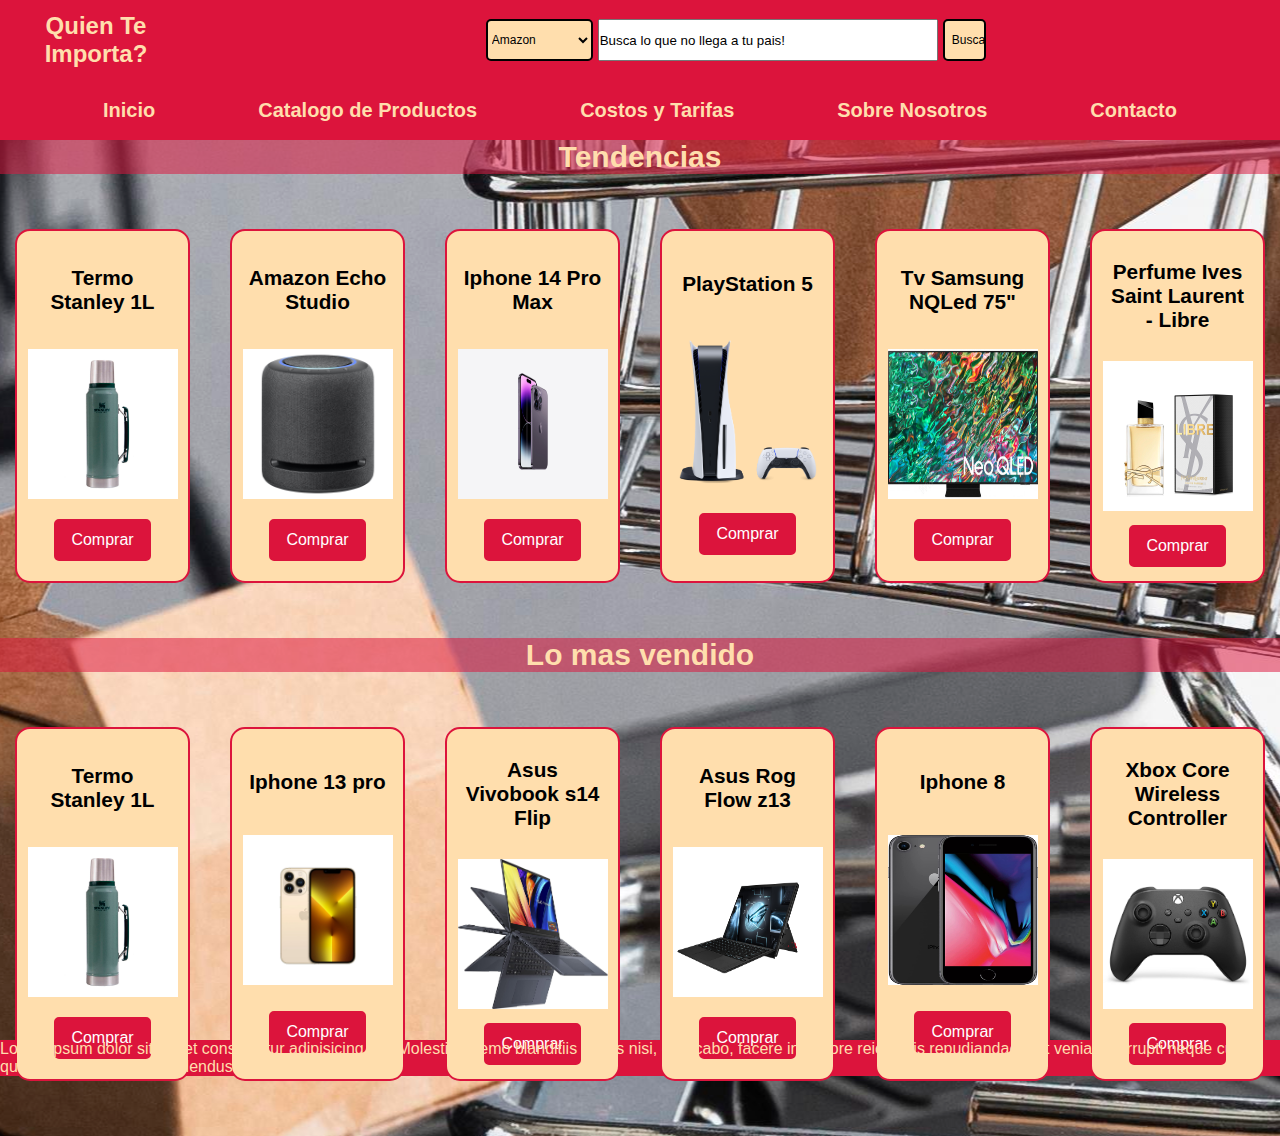
==== index.html @ 025d0592 "inicio del proyecto" ====
<!DOCTYPE html>
<html lang="en">

<head>
    <meta charset="UTF-8">
    <meta http-equiv="X-UA-Compatible" content="IE=edge">
    <meta name="viewport" content="width=device-width, initial-scale=1.0">
    <title>QuienTeImporta</title>
    <link rel="stylesheet" href="./css/estilo.css">
</head>

<body>

    <header>

        <div class="logo">Quien Te Importa?</div>

        <form class="barra__busqueda">
            <select class="btn__select">
                <option value="https://www.amazon.com/"> Amazon</option>
                <option value="https://www.ebay.com/"> Ebay</option>
                <option value="https://www.walmart.com/"> Walmart</option>
                <option value="https://www.bestbuy.com/"> Bestbuy</option>
            </select>

            <input type="search" value="Busca lo que no llega a tu pais!" id="btn__tip">

            <input type="submit" value="Buscalo!" class="btn__search">
        </form>
    </header>

    <nav>
        <ul>
            <li><a href="index.html"> Inicio</a></li>
            <li><a href="./pages/productos.html"> Catalogo de Productos</a></li>
            <li><a href="./pages/costosytarifas.html"> Costos y Tarifas</a></li>
            <li><a href="./pages/nosotros.html"> Sobre Nosotros</a></li>
            <li><a href="./pages/contacto.html"> Contacto</a></li>
        </ul>
    </nav>

    <main class="mainIndex">

        <section class="portada">

            <div class="tendencias">

                <h2 class="tendencias__title">Tendencias</h2>

                <div class="slider">

                    <article class="tarjeta">
                        <h3 class="tarjeta__title">Termo Stanley 1L</h3>
                        <img src="./assets/img/termo stanley.jpg" alt="" class="tarjeta__img">
                        <a href="" class="btn">Comprar</a>
                    </article>

                    <article class="tarjeta">
                        <h3 class="tarjeta__title">Amazon Echo Studio</h3>
                        <img src="./assets/img/amazon echo.jpg" alt="" class="tarjeta__img">
                        <a href="" class="btn">Comprar</a>
                    </article>

                    <article class="tarjeta">
                        <h3 class="tarjeta__title">Iphone 14 Pro Max</h3>
                        <img src="./assets/img/iphone14.jpg" alt="" class="tarjeta__img">
                        <a href="" class="btn">Comprar</a>
                    </article>

                    <article class="tarjeta">
                        <h3 class="tarjeta__title">PlayStation 5</h3>
                        <img src="./assets/img/ps5.webp" alt="" class="tarjeta__img">
                        <a href="" class="btn">Comprar</a>
                    </article>

                    <article class="tarjeta">
                        <h3 class="tarjeta__title">Tv Samsung NQLed 75"</h3>
                        <img src="./assets/img/tvsamsung.jpg" alt="" class="tarjeta__img">
                        <a href="" class="btn">Comprar</a>
                    </article>

                    <article class="tarjeta">
                        <h3 class="tarjeta__title">Perfume Ives Saint Laurent - Libre</h3>
                        <img src="./assets/img/perfume dua lipa.jpg" alt="" class="tarjeta__img">
                        <a href="" class="btn">Comprar</a>
                    </article>
                </div>
            </div>

            <div class="masvendido">
                <h2 class="masvendido__title">Lo mas vendido</h2>
                <div class="slider">
                    <article class="tarjeta">
                        <h3 class="tarjeta__title">Termo Stanley 1L</h3>
                        <img src="./assets/img/termo stanley.jpg" alt="" class="tarjeta__img">
                        <a href="" class="btn">Comprar</a>
                    </article>

                    <article class="tarjeta">
                        <h3 class="tarjeta__title">Iphone 13 pro</h3>
                        <img src="./assets/img/mas vendido/iphone 13 pro 128b gb.webp" alt="" class="tarjeta__img">
                        <a href="" class="btn">Comprar</a>
                    </article>

                    <article class="tarjeta">
                        <h3 class="tarjeta__title">Asus Vivobook s14 Flip</h3>
                        <img src="./assets/img/mas vendido/asus vivobook se14 flip.jpg" alt="" class="tarjeta__img">
                        <a href="" class="btn">Comprar</a>
                    </article>

                    <article class="tarjeta">
                        <h3 class="tarjeta__title">Asus Rog Flow z13</h3>
                        <img src="./assets/img/mas vendido/asus rog flow z13.jpg" alt="" class="tarjeta__img">
                        <a href="" class="btn">Comprar</a>
                    </article>

                    <article class="tarjeta">
                        <h3 class="tarjeta__title">Iphone 8</h3>
                        <img src="./assets/img/mas vendido/iphone 8.jpg" alt="" class="tarjeta__img">
                        <a href="" class="btn">Comprar</a>
                    </article>

                    <article class="tarjeta">
                        <h3 class="tarjeta__title">Xbox Core Wireless Controller</h3>
                        <img src="./assets/img/mas vendido/xbox core wireless controller.jpg" alt=""
                            class="tarjeta__img">
                        <a href="" class="btn">Comprar</a>
                    </article>
                </div>
            </div>
        </section>
    </main>

    <footer>
        Lorem ipsum dolor sit, amet consectetur adipisicing elit. Molestiae nemo blanditiis omnis nisi, explicabo,
        facere inventore reiciendis repudiandae, aut veniam corrupti neque cum quas quae ea officiis repellendus quod
        dolor?
        <!-- <ul>
            <li><a href="https://www.facebook.com/">Facebook</a></li>
            <li><a href="https://www.instagram.com/">Instagram</a></li>
            <li><a href="https://www.twitter.com/">Twitter</a></li>
            <li><a href="https://www.tiktok.com/">TikTok</a></li>
        </ul> -->
    </footer>

</body>

</html>
---- css/estilo.css ----
* {
    margin: 0;
    padding: 0;
    border: border-box;
    font-family:'Segoe UI', Tahoma, Verdana, sans-serif;
}

body {
    background-image: url(../assets/img/background.jpg);
    background-position: center;
    background-size:initial;
}

ul {
    text-decoration: none;
}

a {
    text-decoration: none;
    color: navajowhite;
}

header {
    background-color: rgb(220, 20, 60);
    display: flex;
    align-content: center;
    width: 100%;
    height: 80px;
    position: sticky;
    top: 0px;
    /* align-items: baseline; */
}

.logo {
    color: navajowhite;
    background-color: rgb(220, 20, 60);
    display: flex;
    height: 80px;
    width: 15%;
    font-size: 24px;
    justify-content: space-around;
    align-items: center;
    text-align: center;
    font-weight: bold;
}

.barra__busqueda {
    display: flex;
    text-align: center;
    align-items: center;
    justify-content: center;
    width: 85%;
    height: 80px;
}

.btn__select {
    color: black;
    background-color: navajowhite;
    border: 2px solid black;
    border-radius: 5px;
    width: 107px;
    height: 42px;
    font-size: 12px;
    margin-inline: 5px;
}

#btn__tip {
    width: 340px;
    height: 42px;
}

.btn__search {
    display: flex;
    align-items: baseline;
    text-justify: center;
    border: 2px solid black;
    background-color: navajowhite;
    color: black;
    border-radius: 5px;
    width: 4%;
    height: 42px;
    padding-inline: 7px;
    font-size: 12px;
    margin-inline: 5px;
}

nav ul {
    background-color: crimson;
    display: flex;
    flex-direction: row;
    justify-content: space-evenly;
    align-items: center;
    align-content:center;
    list-style: none;
    height: 60px;
    width: 100%;
    font-size: 20px;
    font-weight: 600;
}

h2 {
    color: navajowhite;
    background-color: rgba(220, 20, 60, 0.527);
    display: flex;
    font-size: 30px;
    font-weight: bold;
    align-items: center;
    justify-content: center;
    width: 100%;
}

h3 {
    color: navajowhite;
    /* background-color: rgba(255, 38, 0, 0.411); */
    padding-left: 15px;
}

h4 {
    color: rgb(29, 25, 21);
    background-color: rgba(109, 116, 81, 0.466);
    justify-content: flex-start;
    padding-left: 15px;
}



p {
    background-color: rgba(255, 235, 205, 0.527);
    color: black;
    padding: 30px;
    text-align: center;
    font-size: 40px;
    font-weight: bold;
}

.portada {
    height: 100vh;
    top: 0;
    width: 100%;
}

.portada__productos {
    display: flex;
    box-sizing: border-box;
    padding: 15px;
    flex-direction: row;
    flex-wrap: wrap;
    justify-content: space-evenly;
    width: 100%;
    gap: 40px;
}

.portada__nosotros {
    height: 100vh;
    width: 100%;
}

.portada__contacto {
    height: 100vh;
    width: 100%;
}

.portada__costos {
    height: 100vh;
    width: 100%;
}

.tarjeta {
    border: 2px solid crimson;
    width: 300px;
    height: 350px;
    border-radius: 15px;
    background-color: navajowhite;
    margin: 40px auto;
    display: flex;
    flex-direction: column;
    justify-content: space-evenly;
    align-items: center;
    transition-duration: 1s;
}

.tarjeta:hover {
    border: 2px solid crimson;
    width: 350px;
    height: 400px;
    background-color: rgba(220, 20, 60, 0.418);
}

.tarjeta__title {
    color: black;
    text-align: center;
    padding: 15px;
    font-size: 1.3rem;
}

.tarjeta__img {
    width: 150px;
    height: 150px;
    transition: 1s;
}

.tarjeta__img:hover {
    width: 200px;
    height: 200px;
    transform: rotate(360deg);
}

.btn {
    background-color: crimson;
    color: white;
    border-radius: 5px;
    padding: 10px 15px;
    border: 2px solid crimson;
    transition-duration: 2s;
}

.btn:hover {
    border: 2px solid crimson;
    background-color: white;
    color: crimson;
    transform: rotateX(360deg);
    }


.slider {
    padding: 15px;
    display: flex;
    gap: 40px;
    overflow: auto;
}

.asunto {
    color: black;
    background-color: navajowhite;
    border: 2px solid black;
    border-radius: 5px;
    width: 80px;
    height: 25px;
    margin-inline: 5px;
}

.btn__send {
    display: flex;
    align-items: baseline;
    text-align: center;
    border: 2px solid black;
    background-color: navajowhite;
    color: black;
    border-radius: 5px;
    width: 60px;
    height: 25px;
    padding-inline: 7px;
    margin-inline: 5px;
}

.formulario__contacto {
    background-color: rgba(0, 0, 0, 0.507);
    display: flex;
    align-items: center;
    flex-direction: column;
    padding: 15px;
    color: navajowhite;
    font-size: large;
    justify-content: space-between;
}

footer {
    background-color: crimson;
    color: navajowhite;
    width: 100%;
    background-position: center;
    background-size: cover;
    position:static; 
}


@media (min-width: 376px) and (max-width:767px) {

    header {
        background-color: rgb(220, 20, 60);
        display: flex;
        align-content: center;
        width: 100%;
        height: 40px;
        position: sticky;
        top: 0px;
    }

    .barra__busqueda {
        display: flex;
        text-align: center;
        align-content: center;
        justify-content: center;
        width: 80%;
        height: 40px;
    }

    .logo {
        color: navajowhite;
        background-color: rgb(220, 20, 60);
        display: flex;
        height: 40px;
        width: 20%;
        font-size: 12px;
        align-items: center;
        text-align: center;
        font-weight: bold;
    }

    .btn__select {
        color: black;
        background-color: navajowhite;
        border: 1px solid black;
        border-radius: 3px;
        width: 25%;
        height: 22px;
        font-size: 10px;
        margin-inline: 2px;
    }

    #btn__tip {
        width: 180px;
        height: 22px;
    }
    
    .btn__search {
        display: flex;
        align-items: baseline;
        text-justify: center;
        border: 1px solid black;
        background-color: navajowhite;
        color: black;
        border-radius: 3px;
        width: 15%;
        height: 22px;
        padding-inline: 2px;
        font-size: 10px;
        margin-inline: 2px;
    }


    nav ul {
        background-color: crimson;
        border-top: 1px solid black;
        border-bottom: 1px solid black;
        display: flex;
        flex-direction: row;
        justify-content: space-evenly;
        align-items: center;
        align-content:center;
        list-style: none;
        height: 30px;
        width: 100%;
        font-size: 10px;
    }

    .slider {
        display: grid;
        grid-template-columns: repeat(1, 90%);
        grid-template-rows: repeat(1, 75vh);
        justify-content: center;
        align-items: center;
        padding: 0;
        gap: 20px;
    }


}

@media (min-width: 768px) and (max-width: 1200px) {

    .logo{
        font-size: 14px;
        display: flex;
        justify-content: center;
    }

    nav ul{
        font-size: 14px;
    }

    .slider {
        display: grid;
        grid-template-columns: repeat(6, 1fr);
        margin-inline: 40px;
        grid-template-rows: 1fr;
        justify-content: space-between;
    }
}
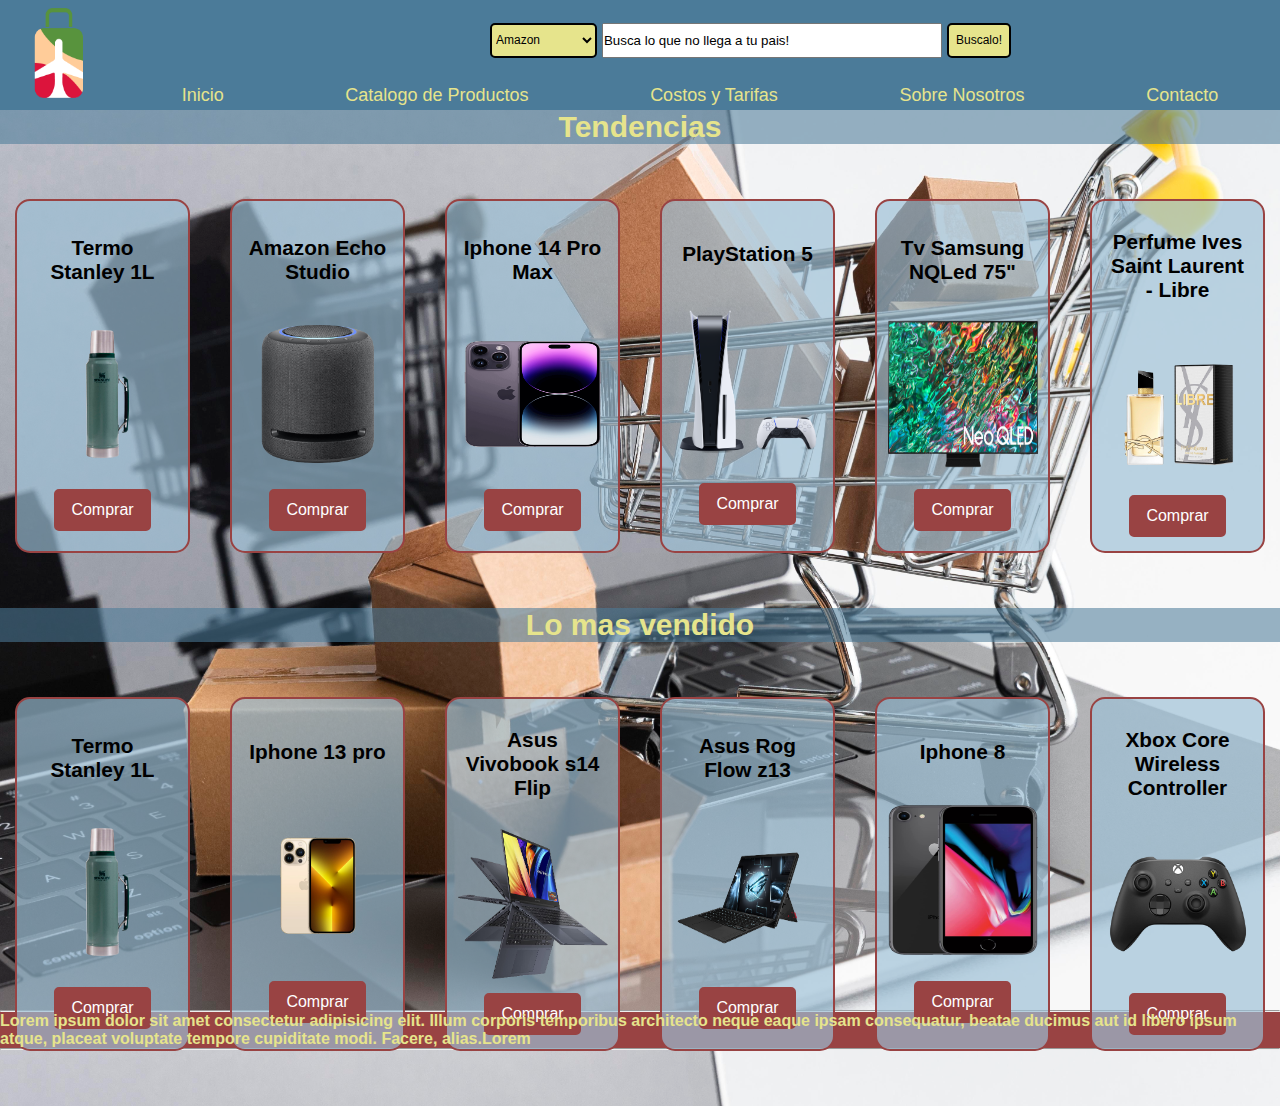
==== commit cea31a8d: "actualizacion previa a sass" ====
--- a/index.html
+++ b/index.html
@@ -7,13 +7,14 @@
     <meta name="viewport" content="width=device-width, initial-scale=1.0">
     <title>QuienTeImporta</title>
     <link rel="stylesheet" href="./css/estilo.css">
+    <link rel="stylesheet icon" href="./assets/img/logo1.png">
 </head>
 
 <body>
 
     <header>
 
-        <div class="logo">Quien Te Importa?</div>
+        <img src="./assets/img/logo1.png" alt="" class="logo">
 
         <form class="barra__busqueda">
             <select class="btn__select">
@@ -51,37 +52,37 @@
 
                     <article class="tarjeta">
                         <h3 class="tarjeta__title">Termo Stanley 1L</h3>
-                        <img src="./assets/img/termo stanley.jpg" alt="" class="tarjeta__img">
+                        <img src="./assets/img/termo-stanley.png" alt="" class="tarjeta__img">
                         <a href="" class="btn">Comprar</a>
                     </article>
 
                     <article class="tarjeta">
                         <h3 class="tarjeta__title">Amazon Echo Studio</h3>
-                        <img src="./assets/img/amazon echo.jpg" alt="" class="tarjeta__img">
+                        <img src="./assets/img/amazon-echo.png" alt="" class="tarjeta__img">
                         <a href="" class="btn">Comprar</a>
                     </article>
 
                     <article class="tarjeta">
                         <h3 class="tarjeta__title">Iphone 14 Pro Max</h3>
-                        <img src="./assets/img/iphone14.jpg" alt="" class="tarjeta__img">
+                        <img src="./assets/img/iphone14.png" alt="" class="tarjeta__img">
                         <a href="" class="btn">Comprar</a>
                     </article>
 
                     <article class="tarjeta">
                         <h3 class="tarjeta__title">PlayStation 5</h3>
-                        <img src="./assets/img/ps5.webp" alt="" class="tarjeta__img">
+                        <img src="./assets/img/ps5.png" alt="" class="tarjeta__img">
                         <a href="" class="btn">Comprar</a>
                     </article>
 
                     <article class="tarjeta">
                         <h3 class="tarjeta__title">Tv Samsung NQLed 75"</h3>
-                        <img src="./assets/img/tvsamsung.jpg" alt="" class="tarjeta__img">
+                        <img src="./assets/img/tvsamsung.png" alt="" class="tarjeta__img">
                         <a href="" class="btn">Comprar</a>
                     </article>
 
                     <article class="tarjeta">
                         <h3 class="tarjeta__title">Perfume Ives Saint Laurent - Libre</h3>
-                        <img src="./assets/img/perfume dua lipa.jpg" alt="" class="tarjeta__img">
+                        <img src="./assets/img/perfume-dua-lipa.png" alt="" class="tarjeta__img">
                         <a href="" class="btn">Comprar</a>
                     </article>
                 </div>
@@ -92,37 +93,37 @@
                 <div class="slider">
                     <article class="tarjeta">
                         <h3 class="tarjeta__title">Termo Stanley 1L</h3>
-                        <img src="./assets/img/termo stanley.jpg" alt="" class="tarjeta__img">
+                        <img src="./assets/img/termo-stanley.png" alt="" class="tarjeta__img">
                         <a href="" class="btn">Comprar</a>
                     </article>
 
                     <article class="tarjeta">
                         <h3 class="tarjeta__title">Iphone 13 pro</h3>
-                        <img src="./assets/img/mas vendido/iphone 13 pro 128b gb.webp" alt="" class="tarjeta__img">
+                        <img src="./assets/img/mas-vendido/iphone-13-pro.png" alt="" class="tarjeta__img">
                         <a href="" class="btn">Comprar</a>
                     </article>
 
                     <article class="tarjeta">
                         <h3 class="tarjeta__title">Asus Vivobook s14 Flip</h3>
-                        <img src="./assets/img/mas vendido/asus vivobook se14 flip.jpg" alt="" class="tarjeta__img">
+                        <img src="./assets/img/mas-vendido/asus-vivobook-se14-flip.png" alt="" class="tarjeta__img">
                         <a href="" class="btn">Comprar</a>
                     </article>
 
                     <article class="tarjeta">
                         <h3 class="tarjeta__title">Asus Rog Flow z13</h3>
-                        <img src="./assets/img/mas vendido/asus rog flow z13.jpg" alt="" class="tarjeta__img">
+                        <img src="./assets/img/mas-vendido/asus-rog-flow-z13.png" alt="" class="tarjeta__img">
                         <a href="" class="btn">Comprar</a>
                     </article>
 
                     <article class="tarjeta">
                         <h3 class="tarjeta__title">Iphone 8</h3>
-                        <img src="./assets/img/mas vendido/iphone 8.jpg" alt="" class="tarjeta__img">
+                        <img src="./assets/img/mas-vendido/iphone8.png" alt="" class="tarjeta__img">
                         <a href="" class="btn">Comprar</a>
                     </article>
 
                     <article class="tarjeta">
                         <h3 class="tarjeta__title">Xbox Core Wireless Controller</h3>
-                        <img src="./assets/img/mas vendido/xbox core wireless controller.jpg" alt=""
+                        <img src="./assets/img/mas-vendido/xbox-core-wireless-controller.png" alt=""
                             class="tarjeta__img">
                         <a href="" class="btn">Comprar</a>
                     </article>
@@ -132,9 +133,9 @@
     </main>
 
     <footer>
-        Lorem ipsum dolor sit, amet consectetur adipisicing elit. Molestiae nemo blanditiis omnis nisi, explicabo,
-        facere inventore reiciendis repudiandae, aut veniam corrupti neque cum quas quae ea officiis repellendus quod
-        dolor?
+        <hr>
+        <b>Lorem ipsum dolor sit amet consectetur adipisicing elit. Illum corporis temporibus architecto neque eaque ipsam consequatur, beatae ducimus aut id libero ipsum atque, placeat voluptate tempore cupiditate modi. Facere, alias.Lorem</b> 
+        <hr>
         <!-- <ul>
             <li><a href="https://www.facebook.com/">Facebook</a></li>
             <li><a href="https://www.instagram.com/">Instagram</a></li>
--- a/css/estilo.css
+++ b/css/estilo.css
@@ -8,7 +8,7 @@
 body {
     background-image: url(../assets/img/background.jpg);
     background-position: center;
-    background-size:initial;
+    background-size:cover;
 }
 
 ul {
@@ -17,56 +17,52 @@
 
 a {
     text-decoration: none;
-    color: navajowhite;
+    color: #E6E48C;
 }
 
 header {
-    background-color: rgb(220, 20, 60);
+    background-color: #4B7B99;
     display: flex;
     align-content: center;
     width: 100%;
     height: 80px;
     position: sticky;
     top: 0px;
-    /* align-items: baseline; */
 }
 
 .logo {
-    color: navajowhite;
-    background-color: rgb(220, 20, 60);
-    display: flex;
-    height: 80px;
-    width: 15%;
-    font-size: 24px;
-    justify-content: space-around;
-    align-items: center;
-    text-align: center;
-    font-weight: bold;
-}
+    padding: 8px 30px 8px; 
+    display: flex;
+    justify-content: center;
+    width: 60px;
+    height: 90px;
+}
+
 
 .barra__busqueda {
     display: flex;
+    flex-direction: row;
     text-align: center;
     align-items: center;
-    justify-content: center;
-    width: 85%;
+    justify-content:end;
+    width: 70%;
     height: 80px;
 }
 
 .btn__select {
     color: black;
-    background-color: navajowhite;
+    background-color: #E6E48C;
     border: 2px solid black;
     border-radius: 5px;
     width: 107px;
-    height: 42px;
+    height: 35px;
     font-size: 12px;
     margin-inline: 5px;
 }
 
 #btn__tip {
     width: 340px;
-    height: 42px;
+    height: 35px;
 }
 
 .btn__search {
@@ -74,33 +70,33 @@
     align-items: baseline;
     text-justify: center;
     border: 2px solid black;
-    background-color: navajowhite;
+    background-color: #E6E48C;
     color: black;
     border-radius: 5px;
-    width: 4%;
-    height: 42px;
+    height: 35px;
     padding-inline: 7px;
     font-size: 12px;
     margin-inline: 5px;
 }
 
 nav ul {
-    background-color: crimson;
+    background-color: #4B7B99;
+    padding-left: 60px;
     display: flex;
     flex-direction: row;
     justify-content: space-evenly;
     align-items: center;
     align-content:center;
     list-style: none;
-    height: 60px;
-    width: 100%;
-    font-size: 20px;
-    font-weight: 600;
+    height: 30px;
+    width: 100%;
+    font-size: 18px;
+    font-weight: 500;
 }
 
 h2 {
-    color: navajowhite;
-    background-color: rgba(220, 20, 60, 0.527);
+    color: #E6E48C;
+    background-color: #4b7b9991;
     display: flex;
     font-size: 30px;
     font-weight: bold;
@@ -110,7 +106,7 @@
 }
 
 h3 {
-    color: navajowhite;
+    color: #E6E48C;
     /* background-color: rgba(255, 38, 0, 0.411); */
     padding-left: 15px;
 }
@@ -166,11 +162,11 @@
 }
 
 .tarjeta {
-    border: 2px solid crimson;
+    border: 2px solid #994343;
     width: 300px;
     height: 350px;
     border-radius: 15px;
-    background-color: navajowhite;
+    background-color: #9cc0d6ad;
     margin: 40px auto;
     display: flex;
     flex-direction: column;
@@ -180,10 +176,10 @@
 }
 
 .tarjeta:hover {
-    border: 2px solid crimson;
+    border: 2px solid #994343;
     width: 350px;
     height: 400px;
-    background-color: rgba(220, 20, 60, 0.418);
+    background-color: #99434385;
 }
 
 .tarjeta__title {
@@ -206,18 +202,18 @@
 }
 
 .btn {
-    background-color: crimson;
+    background-color: #994343;
     color: white;
     border-radius: 5px;
     padding: 10px 15px;
-    border: 2px solid crimson;
+    border: 2px solid #994343;
     transition-duration: 2s;
 }
 
 .btn:hover {
-    border: 2px solid crimson;
+    border: 2px solid #994343;
     background-color: white;
-    color: crimson;
+    color: #994343;
     transform: rotateX(360deg);
     }
 
@@ -231,7 +227,7 @@
 
 .asunto {
     color: black;
-    background-color: navajowhite;
+    background-color: #E6E48C;
     border: 2px solid black;
     border-radius: 5px;
     width: 80px;
@@ -244,7 +240,7 @@
     align-items: baseline;
     text-align: center;
     border: 2px solid black;
-    background-color: navajowhite;
+    background-color: #E6E48C;
     color: black;
     border-radius: 5px;
     width: 60px;
@@ -259,14 +255,14 @@
     align-items: center;
     flex-direction: column;
     padding: 15px;
-    color: navajowhite;
+    color: #E6E48C;
     font-size: large;
     justify-content: space-between;
 }
 
 footer {
-    background-color: crimson;
-    color: navajowhite;
+    background-color: #994343;
+    color: #E6E48C;
     width: 100%;
     background-position: center;
     background-size: cover;
@@ -277,7 +273,7 @@
 @media (min-width: 376px) and (max-width:767px) {
 
     header {
-        background-color: rgb(220, 20, 60);
+        background-color: #4B7B99;
         display: flex;
         align-content: center;
         width: 100%;
@@ -291,25 +287,21 @@
         text-align: center;
         align-content: center;
         justify-content: center;
-        width: 80%;
+        width: 100vw;
         height: 40px;
     }
 
     .logo {
-        color: navajowhite;
-        background-color: rgb(220, 20, 60);
-        display: flex;
-        height: 40px;
-        width: 20%;
-        font-size: 12px;
-        align-items: center;
-        text-align: center;
-        font-weight: bold;
+        display: flex;
+        padding: 3px 10px 3px;
+        height: 30px;
+        width: 20px;
+        justify-content: center;
     }
 
     .btn__select {
         color: black;
-        background-color: navajowhite;
+        background-color: #E6E48C;
         border: 1px solid black;
         border-radius: 3px;
         width: 25%;
@@ -328,7 +320,7 @@
         align-items: baseline;
         text-justify: center;
         border: 1px solid black;
-        background-color: navajowhite;
+        background-color: #E6E48C;
         color: black;
         border-radius: 3px;
         width: 15%;
@@ -340,7 +332,7 @@
 
 
     nav ul {
-        background-color: crimson;
+        background-color: #4B7B99;
         border-top: 1px solid black;
         border-bottom: 1px solid black;
         display: flex;
@@ -352,6 +344,7 @@
         height: 30px;
         width: 100%;
         font-size: 10px;
+        padding-left: 0px;
     }
 
     .slider {
@@ -369,13 +362,30 @@
 
 @media (min-width: 768px) and (max-width: 1200px) {
 
+    header{
+        display: flex;
+        width: 100%;
+        height: 100%;
+    }
     .logo{
         font-size: 14px;
         display: flex;
         justify-content: center;
-    }
-
+        height: 70px;
+        width: 60px;
+        padding: 5px 20px 5px;
+    }
+
+    .barra__busqueda{
+        display: flex;
+        justify-content: center;
+        padding-left: 10%;
+    }
+    
     nav ul{
+        padding: 0px;
+        display: flex;
+        justify-content: space-around;
         font-size: 14px;
     }
 
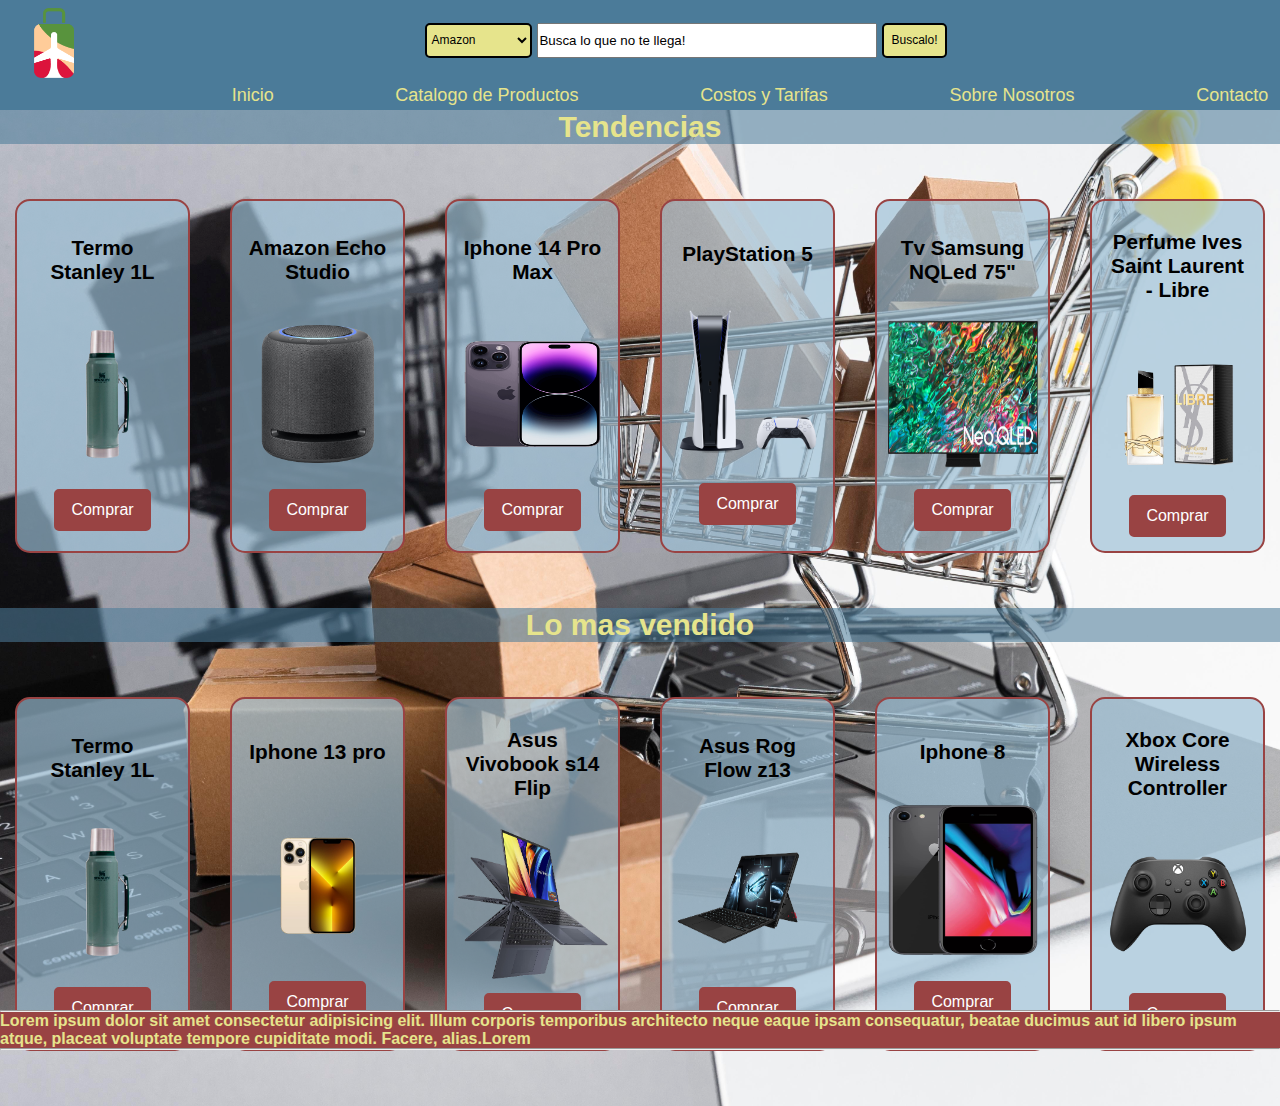
==== commit 9ed7ca5e: "agrego sass" ====
--- a/index.html
+++ b/index.html
@@ -24,7 +24,7 @@
                 <option value="https://www.bestbuy.com/"> Bestbuy</option>
             </select>
 
-            <input type="search" value="Busca lo que no llega a tu pais!" id="btn__tip">
+            <input type="search" value="Busca lo que no te llega!" id="btn__tip">
 
             <input type="submit" value="Buscalo!" class="btn__search">
         </form>
@@ -32,11 +32,11 @@
 
     <nav>
         <ul>
-            <li><a href="index.html"> Inicio</a></li>
-            <li><a href="./pages/productos.html"> Catalogo de Productos</a></li>
-            <li><a href="./pages/costosytarifas.html"> Costos y Tarifas</a></li>
-            <li><a href="./pages/nosotros.html"> Sobre Nosotros</a></li>
-            <li><a href="./pages/contacto.html"> Contacto</a></li>
+            <li><a href="index.html">Inicio</a></li>
+            <li><a href="./pages/productos.html">Catalogo de Productos</a></li>
+            <li><a href="./pages/costosytarifas.html">Costos y Tarifas</a></li>
+            <li><a href="./pages/nosotros.html">Sobre Nosotros</a></li>
+            <li><a href="./pages/contacto.html">Contacto</a></li>
         </ul>
     </nav>
 
--- a/css/estilo.css
+++ b/css/estilo.css
@@ -1,400 +1,385 @@
 * {
-    margin: 0;
-    padding: 0;
-    border: border-box;
-    font-family:'Segoe UI', Tahoma, Verdana, sans-serif;
+  margin: 0;
+  padding: 0;
+  border: border-box;
+  font-family: "Segoe UI", Tahoma, Verdana, sans-serif;
+}
+
+ul {
+  text-decoration: none;
+}
+
+a {
+  text-decoration: none;
+  color: #E6E48C;
+}
+
+nav ul {
+  background-color: #4B7B99;
+  padding-left: 110px;
+  display: flex;
+  flex-direction: row;
+  justify-content: space-evenly;
+  align-items: center;
+  align-content: center;
+  list-style: none;
+  height: 30px;
+  width: 100%;
+  font-size: 18px;
+  font-weight: 500;
+}
+
+p {
+  background-color: rgba(255, 235, 205, 0.527);
+  color: black;
+  padding: 30px;
+  text-align: center;
+  font-size: 40px;
+  font-weight: bold;
+}
+
+h2 {
+  color: #E6E48C;
+  background-color: rgba(75, 123, 153, 0.568627451);
+  display: flex;
+  font-size: 30px;
+  font-weight: bold;
+  align-items: center;
+  justify-content: center;
+  width: 100%;
+}
+
+h3 {
+  color: #E6E48C;
+  /* background-color: rgba(255, 38, 0, 0.411); */
+  padding-left: 15px;
+}
+
+h4 {
+  color: rgb(29, 25, 21);
+  background-color: rgba(109, 116, 81, 0.466);
+  justify-content: flex-start;
+  padding-left: 15px;
 }
 
 body {
-    background-image: url(../assets/img/background.jpg);
-    background-position: center;
-    background-size:cover;
-}
-
-ul {
-    text-decoration: none;
-}
-
-a {
-    text-decoration: none;
-    color: #E6E48C;
+  background-image: url(../assets/img/background.jpg);
+  background-position: center;
+  background-size: cover;
+}
+
+.portada {
+  height: 100vh;
+  top: 0;
+  width: 100%;
+}
+
+.portada__productos {
+  display: flex;
+  box-sizing: border-box;
+  padding: 15px;
+  flex-direction: row;
+  flex-wrap: wrap;
+  justify-content: space-evenly;
+  width: 100%;
+  gap: 40px;
+}
+
+.portada__contacto {
+  height: 100vh;
+  width: 100%;
+}
+
+.portada__costos {
+  height: 100vh;
+  width: 100%;
+}
+
+.portada__nosotros {
+  height: 100vh;
+  width: 100%;
+}
+
+.btn {
+  background-color: #994343;
+  color: white;
+  border-radius: 5px;
+  padding: 10px 15px;
+  border: 2px solid #994343;
+  transition-duration: 2s;
+}
+.btn:hover {
+  border: 2px solid #994343;
+  background-color: white;
+  color: #994343;
+  transform: rotateX(360deg);
+}
+
+.btn__send {
+  display: flex;
+  justify-content: center;
+  border: 2px solid black;
+  background-color: #E6E48C;
+  color: black;
+  border-radius: 5px;
+  width: 50px;
+  height: 25px;
+  padding-inline: 7px;
+}
+
+.btn__select {
+  color: black;
+  background-color: #E6E48C;
+  border: 2px solid black;
+  border-radius: 5px;
+  width: 107px;
+  height: 35px;
+  font-size: 12px;
+  margin-inline: 5px;
+}
+
+#btn__tip {
+  width: 340px;
+  height: 35px;
+}
+
+.btn__search {
+  display: flex;
+  align-items: baseline;
+  text-justify: center;
+  border: 2px solid black;
+  background-color: #E6E48C;
+  color: black;
+  border-radius: 5px;
+  height: 35px;
+  padding-inline: 7px;
+  font-size: 12px;
+  margin-inline: 5px;
+}
+
+.tarjeta {
+  border: 2px solid #994343;
+  width: 300px;
+  height: 350px;
+  border-radius: 15px;
+  background-color: rgba(156, 192, 214, 0.6784313725);
+  margin: 40px auto;
+  display: flex;
+  flex-direction: column;
+  justify-content: space-evenly;
+  align-items: center;
+  transition-duration: 1s;
+}
+.tarjeta:hover {
+  border: 2px solid #994343;
+  width: 350px;
+  height: 400px;
+  background-color: rgba(153, 67, 67, 0.5215686275);
+}
+.tarjeta__title {
+  color: black;
+  text-align: center;
+  padding: 15px;
+  font-size: 1.3rem;
+}
+.tarjeta__img {
+  width: 150px;
+  height: 150px;
+  transition: 1s;
+}
+.tarjeta__img:hover {
+  width: 200px;
+  height: 200px;
+  transform: rotate(360deg);
+}
+
+.slider {
+  padding: 15px;
+  display: flex;
+  gap: 40px;
+  overflow: auto;
 }
 
 header {
+  background-color: #4B7B99;
+  display: flex;
+  align-content: center;
+  width: 100%;
+  height: 80px;
+  position: sticky;
+  top: 0px;
+}
+
+.logo {
+  padding: 8px 30px 0px;
+  display: flex;
+  justify-content: center;
+  width: 50px;
+  height: 70px;
+}
+
+.barra__busqueda {
+  display: flex;
+  flex-direction: row;
+  text-align: center;
+  align-items: center;
+  justify-content: center;
+  padding-left: 10vw;
+  width: 70%;
+  height: 80px;
+}
+
+footer {
+  background-color: #994343;
+  color: #E6E48C;
+  display: flex;
+  flex-direction: column;
+  justify-content: center;
+  width: 100%;
+  background-position: center;
+  background-size: cover;
+  position: relative;
+}
+
+.formulario__contacto {
+  background-color: rgba(0, 0, 0, 0.507);
+  display: flex;
+  align-items: center;
+  flex-direction: column;
+  padding: 15px;
+  color: #E6E48C;
+  font-size: large;
+  justify-content: space-between;
+}
+
+b {
+  display: flex;
+  justify-content: center;
+}
+
+.nombre__usuario,
+.mail__usuario {
+  width: 25vw;
+}
+
+.asunto {
+  color: black;
+  background-color: #E6E48C;
+  border: 2px solid black;
+  border-radius: 5px;
+  width: 80px;
+  height: 25px;
+  margin-inline: 5px;
+}
+
+@media (min-width: 376px) and (max-width: 767px) {
+  header {
     background-color: #4B7B99;
     display: flex;
     align-content: center;
     width: 100%;
-    height: 80px;
+    height: 40px;
     position: sticky;
     top: 0px;
-}
-
-.logo {
-    padding: 8px 30px 8px; 
-    display: flex;
-    justify-content: center;
-    width: 60px;
-    height: 90px;
-}
-
-
-.barra__busqueda {
-    display: flex;
-    flex-direction: row;
+  }
+  .barra__busqueda {
+    display: flex;
     text-align: center;
-    align-items: center;
-    justify-content:end;
-    width: 70%;
-    height: 80px;
-}
-
-.btn__select {
+    align-content: center;
+    justify-content: center;
+    width: 95vw;
+    height: 40px;
+    padding-inline-end: 5px;
+  }
+  .logo {
+    display: flex;
+    padding: 3px 8px 3px;
+    height: 5vh;
+    width: 5vw;
+    justify-content: center;
+  }
+  .btn__select {
     color: black;
     background-color: #E6E48C;
-    border: 2px solid black;
-    border-radius: 5px;
-    width: 107px;
-    height: 35px;
-    font-size: 12px;
-    margin-inline: 5px;
-}
-
-#btn__tip {
-    width: 340px;
-    height: 35px;
-}
-
-.btn__search {
-    display: flex;
-    align-items: baseline;
+    border: 1px solid black;
+    border-radius: 2px;
+    width: 16vw;
+    height: 22px;
+    font-size: 10px;
+    margin-inline: 1px;
+  }
+  #btn__tip {
+    width: 180px;
+    height: 22px;
+  }
+  .btn__search {
+    display: flex;
+    justify-content: center;
     text-justify: center;
-    border: 2px solid black;
+    border: 1px solid black;
     background-color: #E6E48C;
     color: black;
-    border-radius: 5px;
-    height: 35px;
-    padding-inline: 7px;
-    font-size: 12px;
-    margin-inline: 5px;
-}
-
-nav ul {
-    background-color: #4B7B99;
-    padding-left: 60px;
-    display: flex;
-    flex-direction: row;
-    justify-content: space-evenly;
+    border-radius: 2px;
+    width: 15%;
+    height: 22px;
+    font-size: 10px;
+    margin-inline: 1px;
+  }
+  nav ul {
+    border-top: 1px solid black;
+    border-bottom: 1px solid black;
+    height: 30px;
+    width: 100vw;
+    padding-left: 1px;
+    list-style: none;
+    padding-inline: 3px;
+    display: flex;
+    justify-content: space-around;
+    font-size: 10px;
+    font-weight: 700;
+  }
+  .slider {
+    display: grid;
+    grid-template-columns: repeat(1, 90%);
+    grid-template-rows: repeat(1, 75vh);
+    justify-content: center;
     align-items: center;
-    align-content:center;
-    list-style: none;
-    height: 30px;
+    padding: 0;
+    gap: 20px;
+  }
+}
+@media (min-width: 768px) and (max-width: 1200px) {
+  header {
+    display: flex;
     width: 100%;
-    font-size: 18px;
-    font-weight: 500;
-}
-
-h2 {
-    color: #E6E48C;
-    background-color: #4b7b9991;
-    display: flex;
-    font-size: 30px;
-    font-weight: bold;
-    align-items: center;
-    justify-content: center;
-    width: 100%;
-}
-
-h3 {
-    color: #E6E48C;
-    /* background-color: rgba(255, 38, 0, 0.411); */
-    padding-left: 15px;
-}
-
-h4 {
-    color: rgb(29, 25, 21);
-    background-color: rgba(109, 116, 81, 0.466);
-    justify-content: flex-start;
-    padding-left: 15px;
-}
-
-
-
-p {
-    background-color: rgba(255, 235, 205, 0.527);
-    color: black;
-    padding: 30px;
-    text-align: center;
-    font-size: 40px;
-    font-weight: bold;
-}
-
-.portada {
-    height: 100vh;
-    top: 0;
-    width: 100%;
-}
-
-.portada__productos {
-    display: flex;
-    box-sizing: border-box;
-    padding: 15px;
-    flex-direction: row;
-    flex-wrap: wrap;
-    justify-content: space-evenly;
-    width: 100%;
-    gap: 40px;
-}
-
-.portada__nosotros {
-    height: 100vh;
-    width: 100%;
-}
-
-.portada__contacto {
-    height: 100vh;
-    width: 100%;
-}
-
-.portada__costos {
-    height: 100vh;
-    width: 100%;
-}
-
-.tarjeta {
-    border: 2px solid #994343;
-    width: 300px;
-    height: 350px;
-    border-radius: 15px;
-    background-color: #9cc0d6ad;
-    margin: 40px auto;
-    display: flex;
-    flex-direction: column;
-    justify-content: space-evenly;
-    align-items: center;
-    transition-duration: 1s;
-}
-
-.tarjeta:hover {
-    border: 2px solid #994343;
-    width: 350px;
-    height: 400px;
-    background-color: #99434385;
-}
-
-.tarjeta__title {
-    color: black;
-    text-align: center;
-    padding: 15px;
-    font-size: 1.3rem;
-}
-
-.tarjeta__img {
-    width: 150px;
-    height: 150px;
-    transition: 1s;
-}
-
-.tarjeta__img:hover {
-    width: 200px;
-    height: 200px;
-    transform: rotate(360deg);
-}
-
-.btn {
-    background-color: #994343;
-    color: white;
-    border-radius: 5px;
-    padding: 10px 15px;
-    border: 2px solid #994343;
-    transition-duration: 2s;
-}
-
-.btn:hover {
-    border: 2px solid #994343;
-    background-color: white;
-    color: #994343;
-    transform: rotateX(360deg);
-    }
-
-
-.slider {
-    padding: 15px;
-    display: flex;
-    gap: 40px;
-    overflow: auto;
-}
-
-.asunto {
-    color: black;
-    background-color: #E6E48C;
-    border: 2px solid black;
-    border-radius: 5px;
-    width: 80px;
-    height: 25px;
-    margin-inline: 5px;
-}
-
-.btn__send {
-    display: flex;
-    align-items: baseline;
-    text-align: center;
-    border: 2px solid black;
-    background-color: #E6E48C;
-    color: black;
-    border-radius: 5px;
+    height: 100%;
+  }
+  .logo {
+    font-size: 14px;
+    display: flex;
+    justify-content: center;
+    height: 70px;
     width: 60px;
-    height: 25px;
-    padding-inline: 7px;
-    margin-inline: 5px;
-}
-
-.formulario__contacto {
-    background-color: rgba(0, 0, 0, 0.507);
-    display: flex;
-    align-items: center;
-    flex-direction: column;
-    padding: 15px;
-    color: #E6E48C;
-    font-size: large;
+    padding: 5px 20px 5px;
+  }
+  .barra__busqueda {
+    display: flex;
+    justify-content: center;
+    padding-left: 10%;
+  }
+  nav ul {
+    padding: 0px;
+    display: flex;
+    justify-content: space-around;
+    font-size: 14px;
+  }
+  .slider {
+    display: grid;
+    grid-template-columns: repeat(6, 1fr);
+    margin-inline: 40px;
+    grid-template-rows: 1fr;
     justify-content: space-between;
-}
-
-footer {
-    background-color: #994343;
-    color: #E6E48C;
-    width: 100%;
-    background-position: center;
-    background-size: cover;
-    position:static; 
-}
-
-
-@media (min-width: 376px) and (max-width:767px) {
-
-    header {
-        background-color: #4B7B99;
-        display: flex;
-        align-content: center;
-        width: 100%;
-        height: 40px;
-        position: sticky;
-        top: 0px;
-    }
-
-    .barra__busqueda {
-        display: flex;
-        text-align: center;
-        align-content: center;
-        justify-content: center;
-        width: 100vw;
-        height: 40px;
-    }
-
-    .logo {
-        display: flex;
-        padding: 3px 10px 3px;
-        height: 30px;
-        width: 20px;
-        justify-content: center;
-    }
-
-    .btn__select {
-        color: black;
-        background-color: #E6E48C;
-        border: 1px solid black;
-        border-radius: 3px;
-        width: 25%;
-        height: 22px;
-        font-size: 10px;
-        margin-inline: 2px;
-    }
-
-    #btn__tip {
-        width: 180px;
-        height: 22px;
-    }
-    
-    .btn__search {
-        display: flex;
-        align-items: baseline;
-        text-justify: center;
-        border: 1px solid black;
-        background-color: #E6E48C;
-        color: black;
-        border-radius: 3px;
-        width: 15%;
-        height: 22px;
-        padding-inline: 2px;
-        font-size: 10px;
-        margin-inline: 2px;
-    }
-
-
-    nav ul {
-        background-color: #4B7B99;
-        border-top: 1px solid black;
-        border-bottom: 1px solid black;
-        display: flex;
-        flex-direction: row;
-        justify-content: space-evenly;
-        align-items: center;
-        align-content:center;
-        list-style: none;
-        height: 30px;
-        width: 100%;
-        font-size: 10px;
-        padding-left: 0px;
-    }
-
-    .slider {
-        display: grid;
-        grid-template-columns: repeat(1, 90%);
-        grid-template-rows: repeat(1, 75vh);
-        justify-content: center;
-        align-items: center;
-        padding: 0;
-        gap: 20px;
-    }
-
-
-}
-
-@media (min-width: 768px) and (max-width: 1200px) {
-
-    header{
-        display: flex;
-        width: 100%;
-        height: 100%;
-    }
-    .logo{
-        font-size: 14px;
-        display: flex;
-        justify-content: center;
-        height: 70px;
-        width: 60px;
-        padding: 5px 20px 5px;
-    }
-
-    .barra__busqueda{
-        display: flex;
-        justify-content: center;
-        padding-left: 10%;
-    }
-    
-    nav ul{
-        padding: 0px;
-        display: flex;
-        justify-content: space-around;
-        font-size: 14px;
-    }
-
-    .slider {
-        display: grid;
-        grid-template-columns: repeat(6, 1fr);
-        margin-inline: 40px;
-        grid-template-rows: 1fr;
-        justify-content: space-between;
-    }
-}
-
+  }
+}
+
+/*# sourceMappingURL=estilo.css.map */
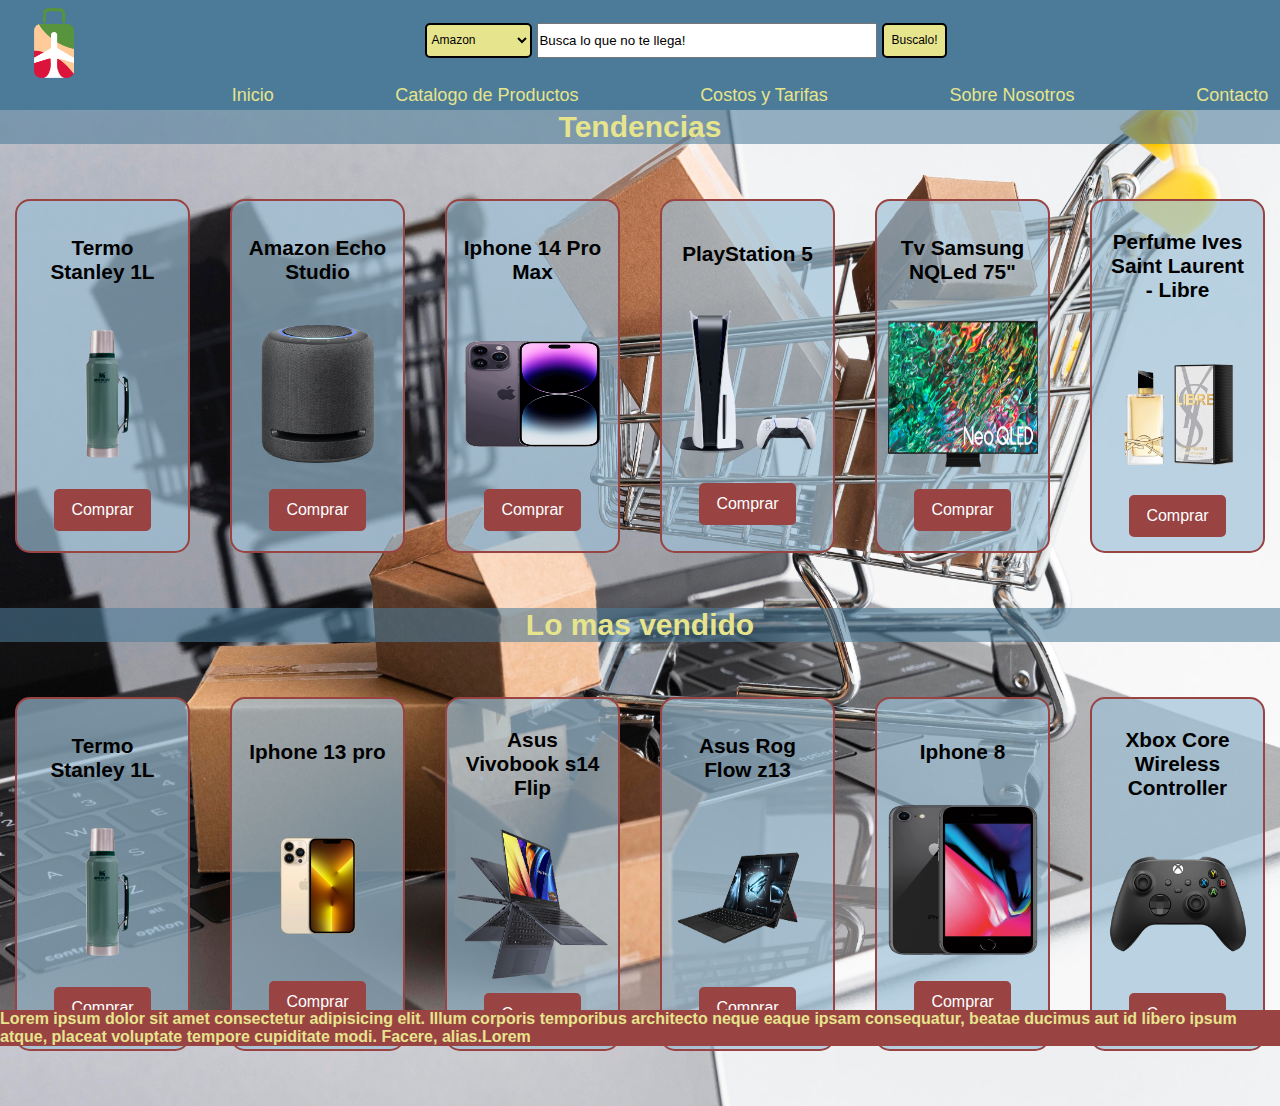
==== commit bfc84e28: "actualizacion meta" ====
--- a/index.html
+++ b/index.html
@@ -5,7 +5,8 @@
     <meta charset="UTF-8">
     <meta http-equiv="X-UA-Compatible" content="IE=edge">
     <meta name="viewport" content="width=device-width, initial-scale=1.0">
-    <title>QuienTeImporta</title>
+    <meta name="description" content="sitio de compras online en web extranjeras como amazon ebay walmart bestbuy con envios puerta a puerta">
+    <title>Tus compras en el exterior desde la comodidad de tu casa - QuienTeImporta?</title>
     <link rel="stylesheet" href="./css/estilo.css">
     <link rel="stylesheet icon" href="./assets/img/logo1.png">
 </head>
@@ -133,9 +134,9 @@
     </main>
 
     <footer>
-        <hr>
-        <b>Lorem ipsum dolor sit amet consectetur adipisicing elit. Illum corporis temporibus architecto neque eaque ipsam consequatur, beatae ducimus aut id libero ipsum atque, placeat voluptate tempore cupiditate modi. Facere, alias.Lorem</b> 
-        <hr>
+        <b>Lorem ipsum dolor sit amet consectetur adipisicing elit. Illum corporis temporibus architecto neque eaque
+            ipsam consequatur, beatae ducimus aut id libero ipsum atque, placeat voluptate tempore cupiditate modi.
+            Facere, alias.Lorem</b>
         <!-- <ul>
             <li><a href="https://www.facebook.com/">Facebook</a></li>
             <li><a href="https://www.instagram.com/">Instagram</a></li>
--- a/css/estilo.css
+++ b/css/estilo.css
@@ -108,6 +108,7 @@
   border: 2px solid #994343;
   transition-duration: 2s;
 }
+
 .btn:hover {
   border: 2px solid #994343;
   background-color: white;
@@ -170,23 +171,27 @@
   align-items: center;
   transition-duration: 1s;
 }
+
 .tarjeta:hover {
   border: 2px solid #994343;
   width: 350px;
   height: 400px;
   background-color: rgba(153, 67, 67, 0.5215686275);
 }
+
 .tarjeta__title {
   color: black;
   text-align: center;
   padding: 15px;
   font-size: 1.3rem;
 }
+
 .tarjeta__img {
   width: 150px;
   height: 150px;
   transition: 1s;
 }
+
 .tarjeta__img:hover {
   width: 200px;
   height: 200px;
@@ -282,6 +287,23 @@
     position: sticky;
     top: 0px;
   }
+
+  nav ul {
+    border-top: 1px solid black;
+    border-bottom: 1px solid black;
+    height: 30px;
+    width: 100vw;
+    padding-left: 0px;
+    list-style: none;
+    justify-content: center;
+    font-size: 10px;
+    font-weight: 700;
+  }
+
+  nav ul li {
+    padding-inline: 10px;
+  }
+
   .barra__busqueda {
     display: flex;
     text-align: center;
@@ -291,6 +313,7 @@
     height: 40px;
     padding-inline-end: 5px;
   }
+
   .logo {
     display: flex;
     padding: 3px 8px 3px;
@@ -298,6 +321,7 @@
     width: 5vw;
     justify-content: center;
   }
+
   .btn__select {
     color: black;
     background-color: #E6E48C;
@@ -308,10 +332,12 @@
     font-size: 10px;
     margin-inline: 1px;
   }
+
   #btn__tip {
     width: 180px;
     height: 22px;
   }
+
   .btn__search {
     display: flex;
     justify-content: center;
@@ -325,19 +351,7 @@
     font-size: 10px;
     margin-inline: 1px;
   }
-  nav ul {
-    border-top: 1px solid black;
-    border-bottom: 1px solid black;
-    height: 30px;
-    width: 100vw;
-    padding-left: 1px;
-    list-style: none;
-    padding-inline: 3px;
-    display: flex;
-    justify-content: space-around;
-    font-size: 10px;
-    font-weight: 700;
-  }
+
   .slider {
     display: grid;
     grid-template-columns: repeat(1, 90%);
@@ -348,12 +362,14 @@
     gap: 20px;
   }
 }
+
 @media (min-width: 768px) and (max-width: 1200px) {
   header {
     display: flex;
     width: 100%;
     height: 100%;
   }
+
   .logo {
     font-size: 14px;
     display: flex;
@@ -362,17 +378,20 @@
     width: 60px;
     padding: 5px 20px 5px;
   }
+
   .barra__busqueda {
     display: flex;
     justify-content: center;
     padding-left: 10%;
   }
+
   nav ul {
     padding: 0px;
     display: flex;
     justify-content: space-around;
     font-size: 14px;
   }
+
   .slider {
     display: grid;
     grid-template-columns: repeat(6, 1fr);
@@ -382,4 +401,4 @@
   }
 }
 
-/*# sourceMappingURL=estilo.css.map */
+/*# sourceMappingURL=estilo.css.map */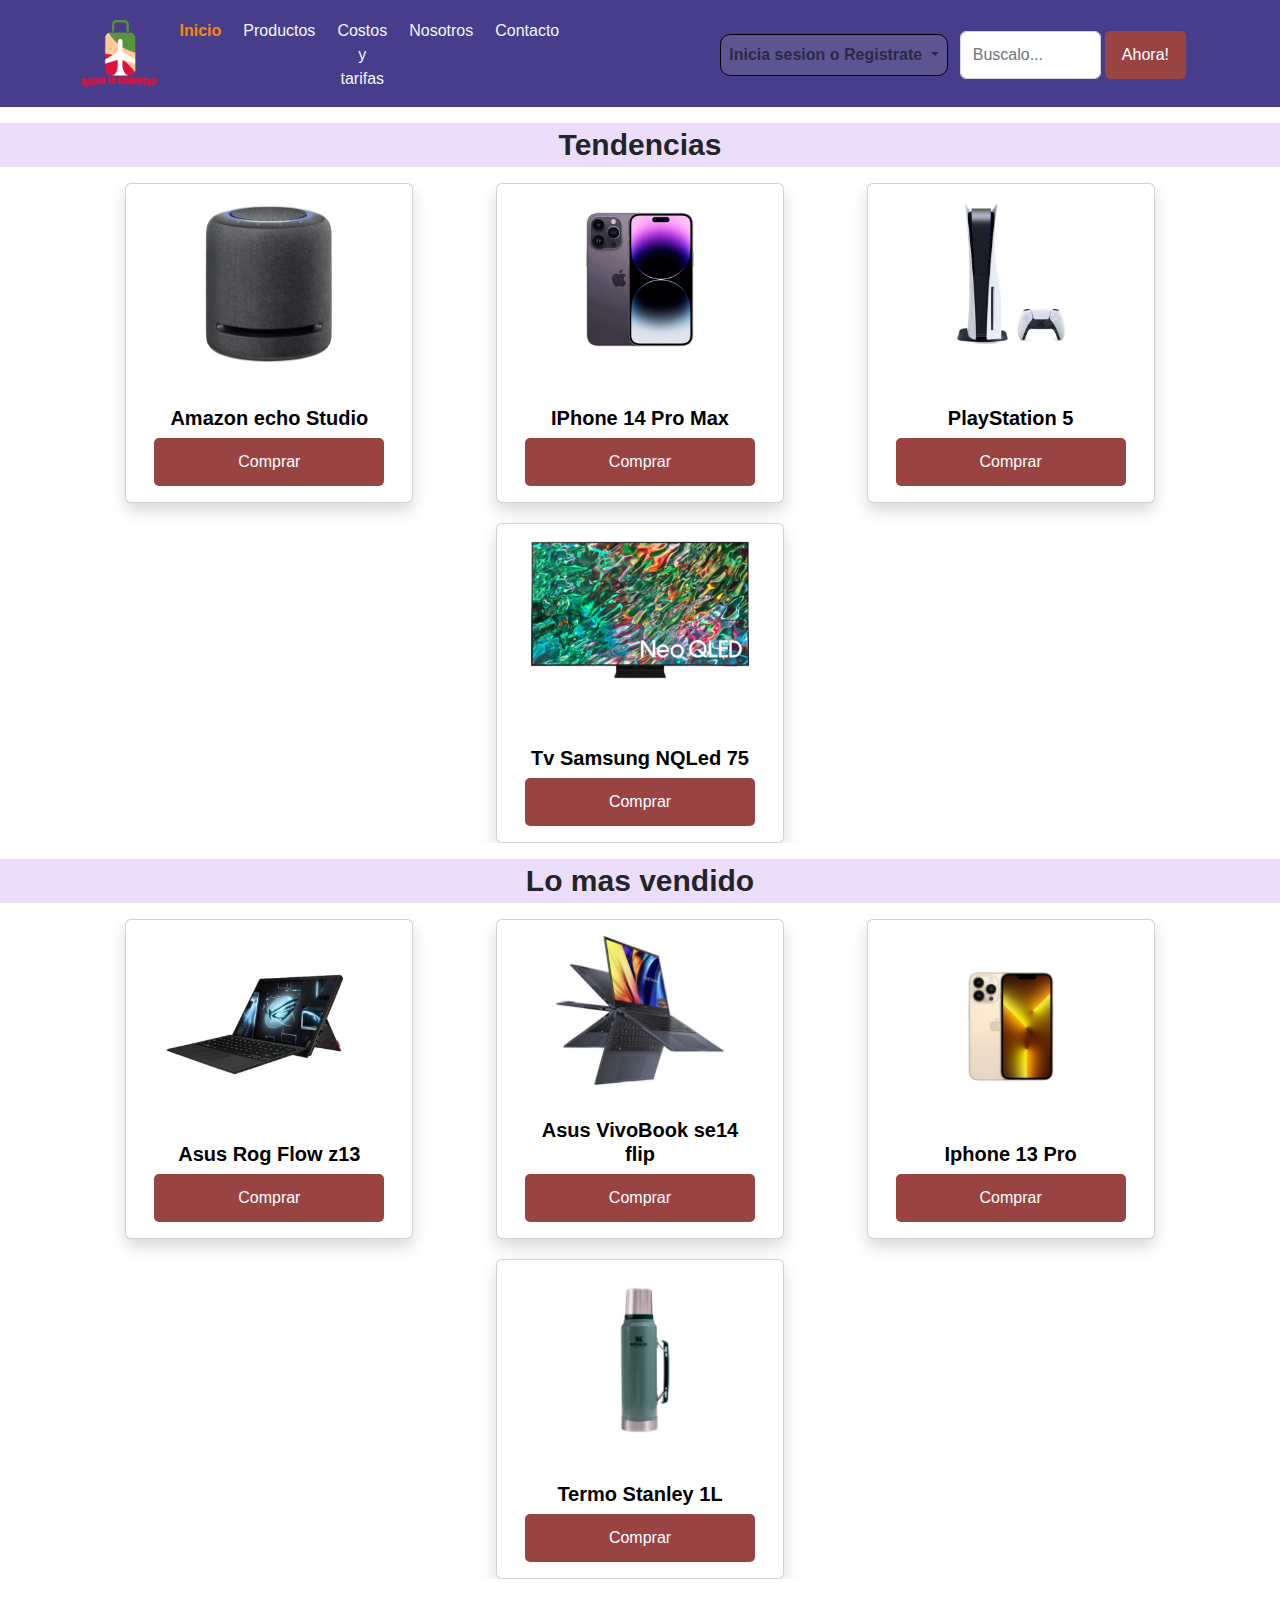
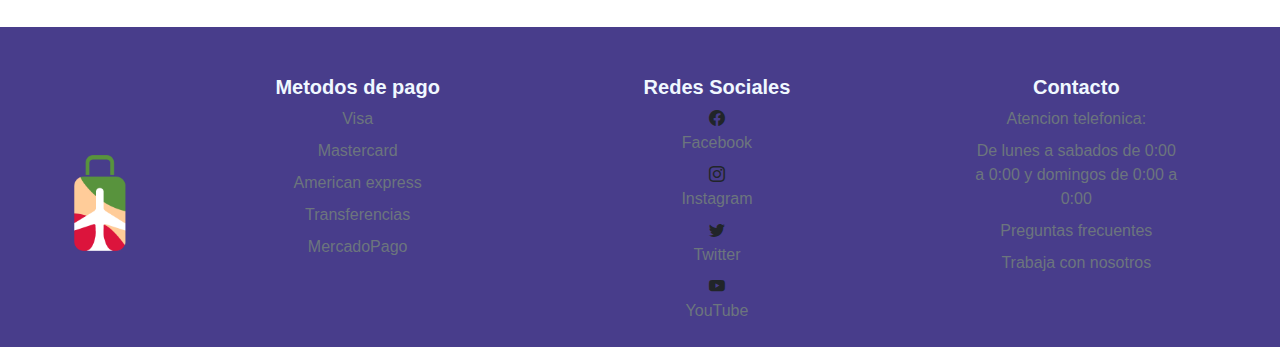
==== commit d9704480: "actualizacion proyecto final" ====
--- a/index.html
+++ b/index.html
@@ -5,146 +5,201 @@
     <meta charset="UTF-8">
     <meta http-equiv="X-UA-Compatible" content="IE=edge">
     <meta name="viewport" content="width=device-width, initial-scale=1.0">
-    <meta name="description" content="sitio de compras online en web extranjeras como amazon ebay walmart bestbuy con envios puerta a puerta">
+    <meta name="description"
+        content="sitio de compras online en web extranjeras como amazon ebay walmart bestbuy con envios puerta a puerta">
     <title>Tus compras en el exterior desde la comodidad de tu casa - QuienTeImporta?</title>
-    <link rel="stylesheet" href="./css/estilo.css">
+    <link rel="stylesheet" href="./css/bootstrap.min.css">
+    <link rel="stylesheet" href="https://cdn.jsdelivr.net/npm/bootstrap-icons@1.5.0/font/bootstrap-icons.css">
+    <link rel="stylesheet" href="./css/style.css">
     <link rel="stylesheet icon" href="./assets/img/logo1.png">
 </head>
 
 <body>
 
-    <header>
-
-        <img src="./assets/img/logo1.png" alt="" class="logo">
-
-        <form class="barra__busqueda">
-            <select class="btn__select">
-                <option value="https://www.amazon.com/"> Amazon</option>
-                <option value="https://www.ebay.com/"> Ebay</option>
-                <option value="https://www.walmart.com/"> Walmart</option>
-                <option value="https://www.bestbuy.com/"> Bestbuy</option>
-            </select>
-
-            <input type="search" value="Busca lo que no te llega!" id="btn__tip">
-
-            <input type="submit" value="Buscalo!" class="btn__search">
-        </form>
+    <!-- NAV-BAR -->
+    <header class="navbar navbar-expand-lg">
+        <div class="container">
+            <a class="navbar-brand" href="./index.html"><img src="./assets/img/logo.png" alt="" class="w-100"></a>
+            <button class="navbar-toggler" type="button" data-bs-toggle="collapse"
+                data-bs-target="#navbarSupportedContent" aria-controls="navbarSupportedContent" aria-expanded="false"
+                aria-label="Toggle navigation">
+                <span class="navbar-toggler-icon"></span>
+            </button>
+            <nav class="container collapse navbar-collapse" id="navbarSupportedContent">
+                <ul class="container navbar-nav me-auto mb-2 mb-lg-0 justify-content-center align-content-center">
+
+                    <li class="navbar-item">
+                        <a class="nav-link color-secciones active" aria-current="page" href="./index.html">Inicio</a>
+                    </li>
+                    <li class="navbar-item ">
+                        <a class="nav-link color-secciones" href="./pages/productos.html">Productos</a>
+                    </li>
+                    <li class="navbar-item ">
+                        <a class="nav-link color-secciones" href="./pages/costosytarifas.html">Costos y tarifas</a>
+                    </li>
+                    <li class="navbar-item ">
+                        <a class="nav-link color-secciones" href="./pages/nosotros.html">Nosotros</a>
+                    </li>
+                    <li class="navbar-item ">
+                        <a class="nav-link color-secciones" href="./pages/contacto.html">Contacto</a>
+                    </li>
+
+                    <div class="login">
+                        <li class="nav-item dropdown" id="menu__desplegable">
+                            <a class="nav-link dropdown-toggle" href="#" role="button" data-bs-toggle="dropdown"
+                                aria-expanded="false">
+                                Inicia sesion o Registrate
+                            </a>
+                            <ul class="dropdown-menu">
+                                <li><a class="dropdown-item" href="#">Registrate!</a></li>
+                                <li><a class="dropdown-item" href="#">Iniciar Sesion</a></li>
+                            </ul>
+                        </li>
+                    </div>
+                </ul>
+                <div>
+                    <form class="d-flex justify-content-center" role="search">
+                        <input class="form-control me-1" id="barra__buscalo" type="search" placeholder="Buscalo..."
+                            aria-label="Search">
+                        <button class="btn btn-outline-success" id="btn__buscalo" type="submit">Ahora!</button>
+                    </form>
+                </div>
+            </nav>
+        </div>
     </header>
-
-    <nav>
-        <ul>
-            <li><a href="index.html">Inicio</a></li>
-            <li><a href="./pages/productos.html">Catalogo de Productos</a></li>
-            <li><a href="./pages/costosytarifas.html">Costos y Tarifas</a></li>
-            <li><a href="./pages/nosotros.html">Sobre Nosotros</a></li>
-            <li><a href="./pages/contacto.html">Contacto</a></li>
-        </ul>
-    </nav>
-
     <main class="mainIndex">
 
-        <section class="portada">
-
-            <div class="tendencias">
-
-                <h2 class="tendencias__title">Tendencias</h2>
-
-                <div class="slider">
-
-                    <article class="tarjeta">
-                        <h3 class="tarjeta__title">Termo Stanley 1L</h3>
-                        <img src="./assets/img/termo-stanley.png" alt="" class="tarjeta__img">
-                        <a href="" class="btn">Comprar</a>
-                    </article>
-
-                    <article class="tarjeta">
-                        <h3 class="tarjeta__title">Amazon Echo Studio</h3>
-                        <img src="./assets/img/amazon-echo.png" alt="" class="tarjeta__img">
-                        <a href="" class="btn">Comprar</a>
-                    </article>
-
-                    <article class="tarjeta">
-                        <h3 class="tarjeta__title">Iphone 14 Pro Max</h3>
-                        <img src="./assets/img/iphone14.png" alt="" class="tarjeta__img">
-                        <a href="" class="btn">Comprar</a>
-                    </article>
-
-                    <article class="tarjeta">
-                        <h3 class="tarjeta__title">PlayStation 5</h3>
-                        <img src="./assets/img/ps5.png" alt="" class="tarjeta__img">
-                        <a href="" class="btn">Comprar</a>
-                    </article>
-
-                    <article class="tarjeta">
-                        <h3 class="tarjeta__title">Tv Samsung NQLed 75"</h3>
-                        <img src="./assets/img/tvsamsung.png" alt="" class="tarjeta__img">
-                        <a href="" class="btn">Comprar</a>
-                    </article>
-
-                    <article class="tarjeta">
-                        <h3 class="tarjeta__title">Perfume Ives Saint Laurent - Libre</h3>
-                        <img src="./assets/img/perfume-dua-lipa.png" alt="" class="tarjeta__img">
-                        <a href="" class="btn">Comprar</a>
-                    </article>
+        <!-- PORTADA -->
+        <section class="">
+            <h2 class="container-fluid my-3 py-1 text-center tendencias__title">Tendencias</h2>
+            <section class="container">
+                <div class="container slider">
+                    <div class="container card shadow" id="tarjeta" style="width: 18rem; height: 20rem;">
+                        <img src="./assets/img/amazon-echo.jpg" id="tarjeta__img" style="max-width: 200px"
+                            class="card-img-top mx-auto p-3 w-100" alt="...">
+                        <div class="card-body">
+                            <h5 class="card-title text-center text-black">Amazon echo Studio</h5>
+                            <a href="#" class="btn btn-primary" id="btn__comprar">Comprar</a>
+                        </div>
+                    </div>
+                    <div class="container card shadow" id="tarjeta" style="width: 18rem; height: 20rem;">
+                        <img src="./assets/img/iphone14.jpg" id="tarjeta__img" style="max-width: 150px"
+                            class="card-img-top mx-auto p-3 w-100" alt="...">
+                        <div class="card-body">
+                            <h5 class="card-title text-center text-black">IPhone 14 Pro Max</h5>
+                            <a href="#" class="btn btn-primary" id="btn__comprar">Comprar</a>
+                        </div>
+                    </div>
+                    <div class="container card shadow" id="tarjeta" style="width: 18rem; height: 20rem;">
+                        <img src="./assets/img/ps5.jpg" id="tarjeta__img" style="max-width: 150px" class="card-img-top mx-auto p-3 w-100"
+                            alt="...">
+                        <div class="card-body">
+                            <h5 class="card-title text-center text-black">PlayStation 5</h5>
+                            <a href="#" class="btn btn-primary" id="btn__comprar">Comprar</a>
+                        </div>
+                    </div>
+                    <div class="container card shadow" id="tarjeta" style="width: 18rem; height: 20rem;">
+                        <img src="./assets/img/tvsamsung.jpg" id="tarjeta__img" style="max-width: 250px"
+                            class="card-img-top mx-auto p-3 w-100" alt="...">
+                        <div class="card-body">
+                            <h5 class="card-title text-center text-black">Tv Samsung NQLed 75</h5>
+                            <a href="#" class="btn btn-primary" id="btn__comprar">Comprar</a>
+                        </div>
+                    </div>
                 </div>
-            </div>
-
-            <div class="masvendido">
-                <h2 class="masvendido__title">Lo mas vendido</h2>
-                <div class="slider">
-                    <article class="tarjeta">
-                        <h3 class="tarjeta__title">Termo Stanley 1L</h3>
-                        <img src="./assets/img/termo-stanley.png" alt="" class="tarjeta__img">
-                        <a href="" class="btn">Comprar</a>
-                    </article>
-
-                    <article class="tarjeta">
-                        <h3 class="tarjeta__title">Iphone 13 pro</h3>
-                        <img src="./assets/img/mas-vendido/iphone-13-pro.png" alt="" class="tarjeta__img">
-                        <a href="" class="btn">Comprar</a>
-                    </article>
-
-                    <article class="tarjeta">
-                        <h3 class="tarjeta__title">Asus Vivobook s14 Flip</h3>
-                        <img src="./assets/img/mas-vendido/asus-vivobook-se14-flip.png" alt="" class="tarjeta__img">
-                        <a href="" class="btn">Comprar</a>
-                    </article>
-
-                    <article class="tarjeta">
-                        <h3 class="tarjeta__title">Asus Rog Flow z13</h3>
-                        <img src="./assets/img/mas-vendido/asus-rog-flow-z13.png" alt="" class="tarjeta__img">
-                        <a href="" class="btn">Comprar</a>
-                    </article>
-
-                    <article class="tarjeta">
-                        <h3 class="tarjeta__title">Iphone 8</h3>
-                        <img src="./assets/img/mas-vendido/iphone8.png" alt="" class="tarjeta__img">
-                        <a href="" class="btn">Comprar</a>
-                    </article>
-
-                    <article class="tarjeta">
-                        <h3 class="tarjeta__title">Xbox Core Wireless Controller</h3>
-                        <img src="./assets/img/mas-vendido/xbox-core-wireless-controller.png" alt=""
-                            class="tarjeta__img">
-                        <a href="" class="btn">Comprar</a>
-                    </article>
+            </section>
+
+            <h2 class="container-fluid my-3 py-1 text-center masvendido__title">Lo mas vendido</h2>
+            <section class="container">
+                <div class="container slider">
+                    <div class="container card shadow" id="tarjeta" style="width: 18rem; height: 20rem;">
+                        <img src="./assets/img/mas-vendido/asus-rog-flow-z13.jpg" id="tarjeta__img" style="max-width: 250px"
+                            class="card-img-top mx-auto p-3 w-100" alt="...">
+                        <div class="card-body">
+                            <h5 class="card-title text-center text-black">Asus Rog Flow z13</h5>
+                            <a href="#" class="btn btn-primary" id="btn__comprar">Comprar</a>
+                        </div>
+                    </div>
+                    <div class="container card shadow" id="tarjeta" style="width: 18rem; height: 20rem;">
+                        <img src="./assets/img/mas-vendido/asus-vivobook-se14-flip.jpg" id="tarjeta__img" style="max-width: 200px"
+                            class="card-img-top mx-auto p-3 w-100" alt="...">
+                        <div class="card-body">
+                            <h5 class="card-title text-center text-black">Asus VivoBook se14 flip</h5>
+                            <a href="#" class="btn btn-primary" id="btn__comprar">Comprar</a>
+                        </div>
+                    </div>
+                    <div class="container card shadow" id="tarjeta" style="width: 18rem; height: 20rem;">
+                        <img src="./assets/img/mas-vendido/iphone-13-pro.jpg" id="tarjeta__img" style="max-width: 200px"
+                            class="card-img-top mx-auto p-3 w-100" alt="...">
+                        <div class="card-body">
+                            <h5 class="card-title text-center text-black">Iphone 13 Pro</h5>
+                            <a href="#" class="btn btn-primary" id="btn__comprar">Comprar</a>
+                        </div>
+                    </div>
+                    <div class="container card shadow" id="tarjeta" style="width: 18rem; height: 20rem;">
+                        <img src="./assets/img/mas-vendido/termo-stanley.jpg" id="tarjeta__img" style="max-width: 200px"
+                            class="card-img-top mx-auto p-3 w-100" alt="...">
+                        <div class="card-body">
+                            <h5 class="card-title text-center text-black">Termo Stanley 1L</h5>
+                            <a href="#" class="btn btn-primary" id="btn__comprar">Comprar</a>
+                        </div>
+                    </div>
                 </div>
-            </div>
-        </section>
+            </section>
+
     </main>
 
-    <footer>
-        <b>Lorem ipsum dolor sit amet consectetur adipisicing elit. Illum corporis temporibus architecto neque eaque
-            ipsam consequatur, beatae ducimus aut id libero ipsum atque, placeat voluptate tempore cupiditate modi.
-            Facere, alias.Lorem</b>
-        <!-- <ul>
-            <li><a href="https://www.facebook.com/">Facebook</a></li>
-            <li><a href="https://www.instagram.com/">Instagram</a></li>
-            <li><a href="https://www.twitter.com/">Twitter</a></li>
-            <li><a href="https://www.tiktok.com/">TikTok</a></li>
-        </ul> -->
+    <!-- FOOTER -->
+    <footer class="container-fluid pt-5 pb-3 mt-5 mx-0">
+        <div class="container-fluid d-flex flex-row justify-content-around">
+            <div class="col-1 d-flex flex-column flex-wrap justify-content-center align-items-center">
+                <a href="./index.html" class="">
+                    <img src="./assets/img/logo1.png" alt="" class="" width="64" height="96">
+                    <use xlink:href="#bootstrap" />
+                    </img>
+                </a>
+            </div>
+
+            <div class="col-3 px-5">
+                <h5 class="text-center">Metodos de pago</h5>
+                <ul class="nav flex-column text-center">
+                    <li class="nav-item mb-2"><a href="#" class="nav-link p-0 text-muted">Visa</a></li>
+                    <li class="nav-item mb-2"><a href="#" class="nav-link p-0 text-muted">Mastercard</a></li>
+                    <li class="nav-item mb-2"><a href="#" class="nav-link p-0 text-muted">American express</a></li>
+                    <li class="nav-item mb-2"><a href="#" class="nav-link p-0 text-muted">Transferencias</a></li>
+                    <li class="nav-item mb-2"><a href="#" class="nav-link p-0 text-muted">MercadoPago</a></li>
+                </ul>
+            </div>
+
+            <div class="col-3 px-5">
+                <h5 class="text-center">Redes Sociales</h5>
+                <ul class="nav flex-column text-center">
+                    <li class="nav-item mb-2"><i class="bi bi-facebook"></i><a href="https://www.facebook.com/"
+                            class="nav-link p-0 text-muted">Facebook</a></li>
+                    <li class="nav-item mb-2"><i class="bi bi-instagram"></i><a href="https://www.instagram.com/"
+                            class="nav-link p-0 text-muted">Instagram</a></li>
+                    <li class="nav-item mb-2"><i class="bi bi-twitter"></i><a href="https://twitter.com/"
+                            class="nav-link p-0 text-muted">Twitter</a></li>
+                    <li class="nav-item mb-2"><i class="bi bi-youtube"></i><a href="https://www.youtube.com/"
+                            class="nav-link p-0 text-muted">YouTube</a></li>
+                </ul>
+            </div>
+
+            <div class="col-3 px-5">
+                <h5 class="text-center">Contacto</h5>
+                <ul class="nav flex-column text-center">
+                    <li class="nav-item mb-2"><a href="#" class="nav-link p-0 text-muted">Atencion telefonica:</a></li>
+                    <li class="nav-item mb-2"><a href="#" class="nav-link p-0 text-muted">De lunes a sabados de 0:00 a
+                            0:00 y domingos de 0:00 a 0:00</a></li>
+                    <li class="nav-item mb-2"><a href="#" class="nav-link p-0 text-muted">Preguntas frecuentes</a></li>
+                    <li class="nav-item mb-2"><a href="#" class="nav-link p-0 text-muted">Trabaja con nosotros</a></li>
+                </ul>
+            </div>
+        </div>
+        </div>
     </footer>
 
+    <script src="./js/bootstrap.bundle.min.js"></script>
 </body>
 
 </html>--- a/css/style.css
+++ b/css/style.css
@@ -0,0 +1,158 @@
+*{
+    margin: 0;
+    padding: 0;
+    border: border-box;
+    font-family:Verdana, Geneva, Tahoma, sans-serif
+}
+
+.navbar {
+    padding-bottom: 5px;
+    background-color: darkslateblue;
+}
+
+.navbar-brand {
+    padding-top: 5px;
+    padding-bottom: 0px;
+    width: 80px;
+    height: 80px;
+    margin: 0px;
+}
+
+.login {
+    padding-left: 150px;
+    display: flex;
+    align-items: center;
+    font-weight: 800;
+}
+
+.navbar-item {
+    padding: 3px;
+    font-weight: 300;
+    text-align: center;
+}
+
+h2 {
+    font-size: 30px;
+    font-weight: bold;
+    align-items: center;
+    margin-top: 1rem;
+    background-color: rgba(137, 43, 226, 0.158);
+}
+
+.color-secciones {
+    color: aliceblue;
+}
+
+.navbar-nav .nav-link.active {
+    color: rgb(250, 136, 7);
+    font-weight: 700;
+}
+
+.navbar-nav .nav-link.active:hover {
+    color: black;
+    transition: 0.5s;
+}
+
+
+
+#tarjeta{
+    display: flex;
+    flex-direction: column;
+    justify-content: flex-end;
+    transition-duration: 1s;
+}
+
+#menu__desplegable{
+    border: solid black 1px;
+    border-radius: 10px;
+    background-color: rgb(93, 85, 146);
+}
+
+#tarjeta:hover {
+    background-color: rgba(153, 67, 67, 0.5215686275);
+}
+
+.tarjeta__title {
+    color: black;
+    text-align: center;
+    padding: 15px;
+    font-size: 20px;
+}
+
+#tarjeta__img {
+    transition: 1s;
+}
+
+#tarjeta__img:hover {
+    transform:scale(1.1);
+}
+
+.card-body{
+    display: flex;
+    flex-direction: column;
+    justify-content: end;
+}
+
+.slider {
+    display: flex;
+    flex-direction: row;
+    flex-wrap: wrap;
+    overflow: auto;
+    gap: 20px;
+}
+
+.btn {
+    background-color: #994343;
+    color: white;
+    border-radius: 5px;
+    padding: 10px 15px;
+    border: 2px solid #994343;
+    transition-duration: 1s;
+}
+
+.btn__compra {
+    background-color: #994343;
+    color: white;
+    border-radius: 5px;
+    padding: 10px 15px;
+    border: 2px solid #994343;
+    transition-duration: 1s;
+}
+
+.btn:hover {
+    border: 2px solid #994343;
+    background-color: white;
+    color: #994343;
+    transform: rotateX(360deg);
+}
+
+footer{
+    background-color: darkslateblue;
+}
+
+h5{
+    color: aliceblue;
+    font-weight: bold;
+}
+
+#btn__comprar{
+    display: flex;
+    justify-content: center;
+}
+
+#form__contacto{
+    display: flex;
+    flex-direction: column;
+    justify-content: center;
+}
+#menu__reclamo{
+    width: 25%;
+}
+
+#nombre__usuario{
+    color: rgba(0, 0, 0, 0.308);
+}
+
+#mail__usuario{
+    color: rgba(0, 0, 0, 0.308);
+}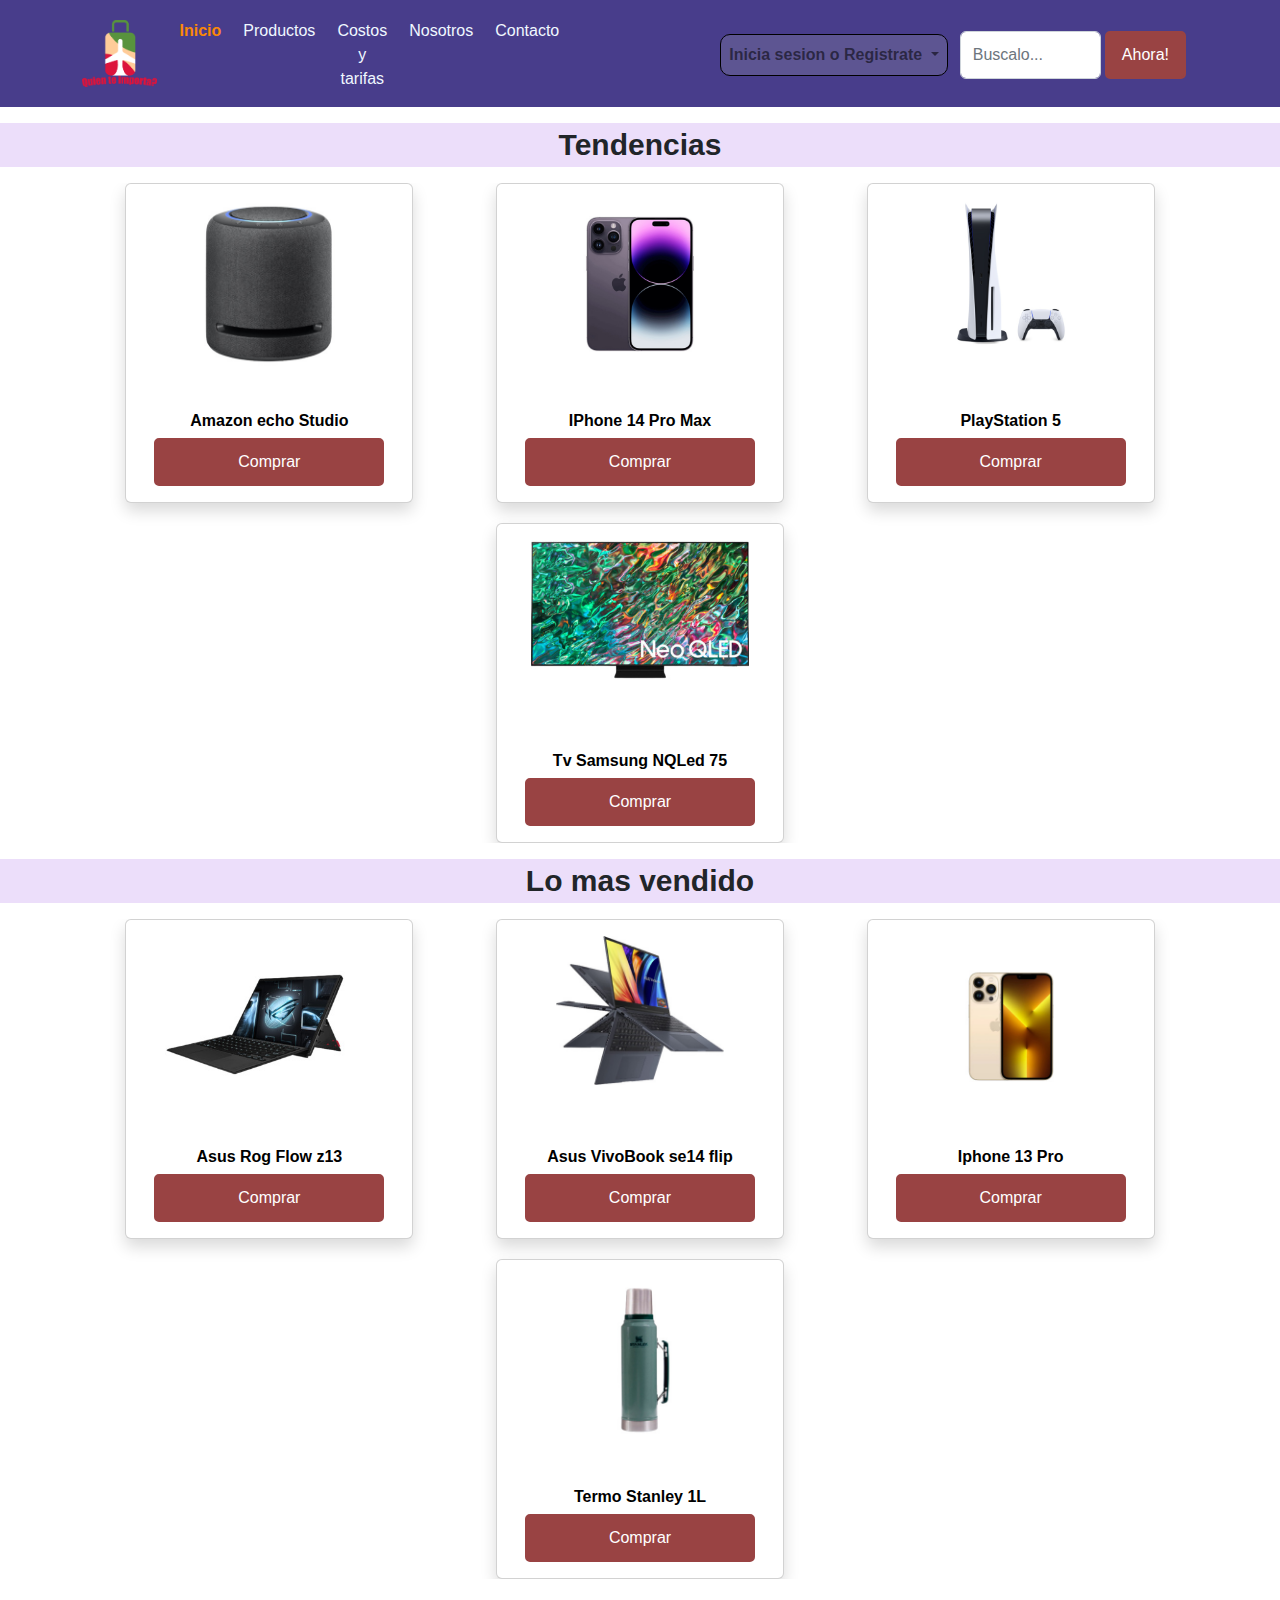
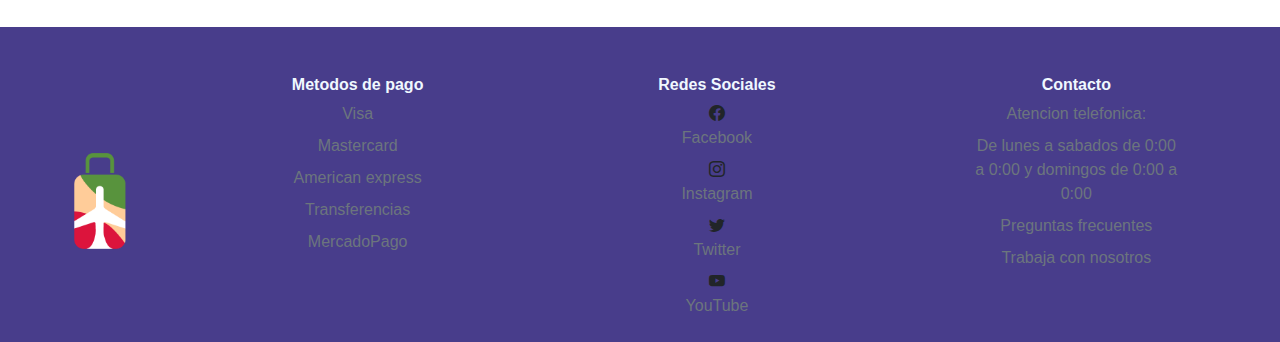
==== commit a7c0e737: "entrega final1" ====
--- a/index.html
+++ b/index.html
@@ -19,7 +19,7 @@
     <!-- NAV-BAR -->
     <header class="navbar navbar-expand-lg">
         <div class="container">
-            <a class="navbar-brand" href="./index.html"><img src="./assets/img/logo.png" alt="" class="w-100"></a>
+            <h1 class="navbar-brand" href="./index.html"><img src="./assets/img/logo.png" alt="" class="w-100"></h1>
             <button class="navbar-toggler" type="button" data-bs-toggle="collapse"
                 data-bs-target="#navbarSupportedContent" aria-controls="navbarSupportedContent" aria-expanded="false"
                 aria-label="Toggle navigation">
@@ -71,14 +71,14 @@
 
         <!-- PORTADA -->
         <section class="">
-            <h2 class="container-fluid my-3 py-1 text-center tendencias__title">Tendencias</h2>
+            <h2 class="container-fluid my-3 py-1 text-center">Tendencias</h2>
             <section class="container">
                 <div class="container slider">
                     <div class="container card shadow" id="tarjeta" style="width: 18rem; height: 20rem;">
                         <img src="./assets/img/amazon-echo.jpg" id="tarjeta__img" style="max-width: 200px"
                             class="card-img-top mx-auto p-3 w-100" alt="...">
                         <div class="card-body">
-                            <h5 class="card-title text-center text-black">Amazon echo Studio</h5>
+                            <h3 class="card-title text-center text-black">Amazon echo Studio</h3>
                             <a href="#" class="btn btn-primary" id="btn__comprar">Comprar</a>
                         </div>
                     </div>
@@ -86,7 +86,7 @@
                         <img src="./assets/img/iphone14.jpg" id="tarjeta__img" style="max-width: 150px"
                             class="card-img-top mx-auto p-3 w-100" alt="...">
                         <div class="card-body">
-                            <h5 class="card-title text-center text-black">IPhone 14 Pro Max</h5>
+                            <h3 class="card-title text-center text-black">IPhone 14 Pro Max</h3>
                             <a href="#" class="btn btn-primary" id="btn__comprar">Comprar</a>
                         </div>
                     </div>
@@ -94,7 +94,7 @@
                         <img src="./assets/img/ps5.jpg" id="tarjeta__img" style="max-width: 150px" class="card-img-top mx-auto p-3 w-100"
                             alt="...">
                         <div class="card-body">
-                            <h5 class="card-title text-center text-black">PlayStation 5</h5>
+                            <h3 class="card-title text-center text-black">PlayStation 5</h3>
                             <a href="#" class="btn btn-primary" id="btn__comprar">Comprar</a>
                         </div>
                     </div>
@@ -102,21 +102,21 @@
                         <img src="./assets/img/tvsamsung.jpg" id="tarjeta__img" style="max-width: 250px"
                             class="card-img-top mx-auto p-3 w-100" alt="...">
                         <div class="card-body">
-                            <h5 class="card-title text-center text-black">Tv Samsung NQLed 75</h5>
+                            <h3 class="card-title text-center text-black">Tv Samsung NQLed 75</h3>
                             <a href="#" class="btn btn-primary" id="btn__comprar">Comprar</a>
                         </div>
                     </div>
                 </div>
             </section>
 
-            <h2 class="container-fluid my-3 py-1 text-center masvendido__title">Lo mas vendido</h2>
+            <h2 class="container-fluid my-3 py-1 text-center">Lo mas vendido</h2>
             <section class="container">
                 <div class="container slider">
                     <div class="container card shadow" id="tarjeta" style="width: 18rem; height: 20rem;">
                         <img src="./assets/img/mas-vendido/asus-rog-flow-z13.jpg" id="tarjeta__img" style="max-width: 250px"
                             class="card-img-top mx-auto p-3 w-100" alt="...">
                         <div class="card-body">
-                            <h5 class="card-title text-center text-black">Asus Rog Flow z13</h5>
+                            <h3 class="card-title text-center text-black">Asus Rog Flow z13</h3>
                             <a href="#" class="btn btn-primary" id="btn__comprar">Comprar</a>
                         </div>
                     </div>
@@ -124,7 +124,7 @@
                         <img src="./assets/img/mas-vendido/asus-vivobook-se14-flip.jpg" id="tarjeta__img" style="max-width: 200px"
                             class="card-img-top mx-auto p-3 w-100" alt="...">
                         <div class="card-body">
-                            <h5 class="card-title text-center text-black">Asus VivoBook se14 flip</h5>
+                            <h3 class="card-title text-center text-black">Asus VivoBook se14 flip</h3>
                             <a href="#" class="btn btn-primary" id="btn__comprar">Comprar</a>
                         </div>
                     </div>
@@ -132,7 +132,7 @@
                         <img src="./assets/img/mas-vendido/iphone-13-pro.jpg" id="tarjeta__img" style="max-width: 200px"
                             class="card-img-top mx-auto p-3 w-100" alt="...">
                         <div class="card-body">
-                            <h5 class="card-title text-center text-black">Iphone 13 Pro</h5>
+                            <h3 class="card-title text-center text-black">Iphone 13 Pro</h3>
                             <a href="#" class="btn btn-primary" id="btn__comprar">Comprar</a>
                         </div>
                     </div>
@@ -140,7 +140,7 @@
                         <img src="./assets/img/mas-vendido/termo-stanley.jpg" id="tarjeta__img" style="max-width: 200px"
                             class="card-img-top mx-auto p-3 w-100" alt="...">
                         <div class="card-body">
-                            <h5 class="card-title text-center text-black">Termo Stanley 1L</h5>
+                            <h3 class="card-title text-center text-black">Termo Stanley 1L</h3>
                             <a href="#" class="btn btn-primary" id="btn__comprar">Comprar</a>
                         </div>
                     </div>
@@ -161,7 +161,7 @@
             </div>
 
             <div class="col-3 px-5">
-                <h5 class="text-center">Metodos de pago</h5>
+                <h4 class="seccion-footer text-center">Metodos de pago</h4>
                 <ul class="nav flex-column text-center">
                     <li class="nav-item mb-2"><a href="#" class="nav-link p-0 text-muted">Visa</a></li>
                     <li class="nav-item mb-2"><a href="#" class="nav-link p-0 text-muted">Mastercard</a></li>
@@ -172,7 +172,7 @@
             </div>
 
             <div class="col-3 px-5">
-                <h5 class="text-center">Redes Sociales</h5>
+                <h4 class="seccion-footer text-center">Redes Sociales</h4>
                 <ul class="nav flex-column text-center">
                     <li class="nav-item mb-2"><i class="bi bi-facebook"></i><a href="https://www.facebook.com/"
                             class="nav-link p-0 text-muted">Facebook</a></li>
@@ -186,7 +186,7 @@
             </div>
 
             <div class="col-3 px-5">
-                <h5 class="text-center">Contacto</h5>
+                <h4 class="seccion-footer text-center">Contacto</h4>
                 <ul class="nav flex-column text-center">
                     <li class="nav-item mb-2"><a href="#" class="nav-link p-0 text-muted">Atencion telefonica:</a></li>
                     <li class="nav-item mb-2"><a href="#" class="nav-link p-0 text-muted">De lunes a sabados de 0:00 a
--- a/css/style.css
+++ b/css/style.css
@@ -39,6 +39,11 @@
     background-color: rgba(137, 43, 226, 0.158);
 }
 
+h3 {
+    font-size: medium;
+    font-weight: bold;
+}
+
 .color-secciones {
     color: aliceblue;
 }
@@ -52,7 +57,6 @@
     color: black;
     transition: 0.5s;
 }
-
 
 
 #tarjeta{
@@ -69,7 +73,7 @@
 }
 
 #tarjeta:hover {
-    background-color: rgba(153, 67, 67, 0.5215686275);
+    background-color: rgba(153, 67, 67, 0.295);
 }
 
 .tarjeta__title {
@@ -130,7 +134,8 @@
     background-color: darkslateblue;
 }
 
-h5{
+.seccion-footer{
+    font-size: medium;
     color: aliceblue;
     font-weight: bold;
 }
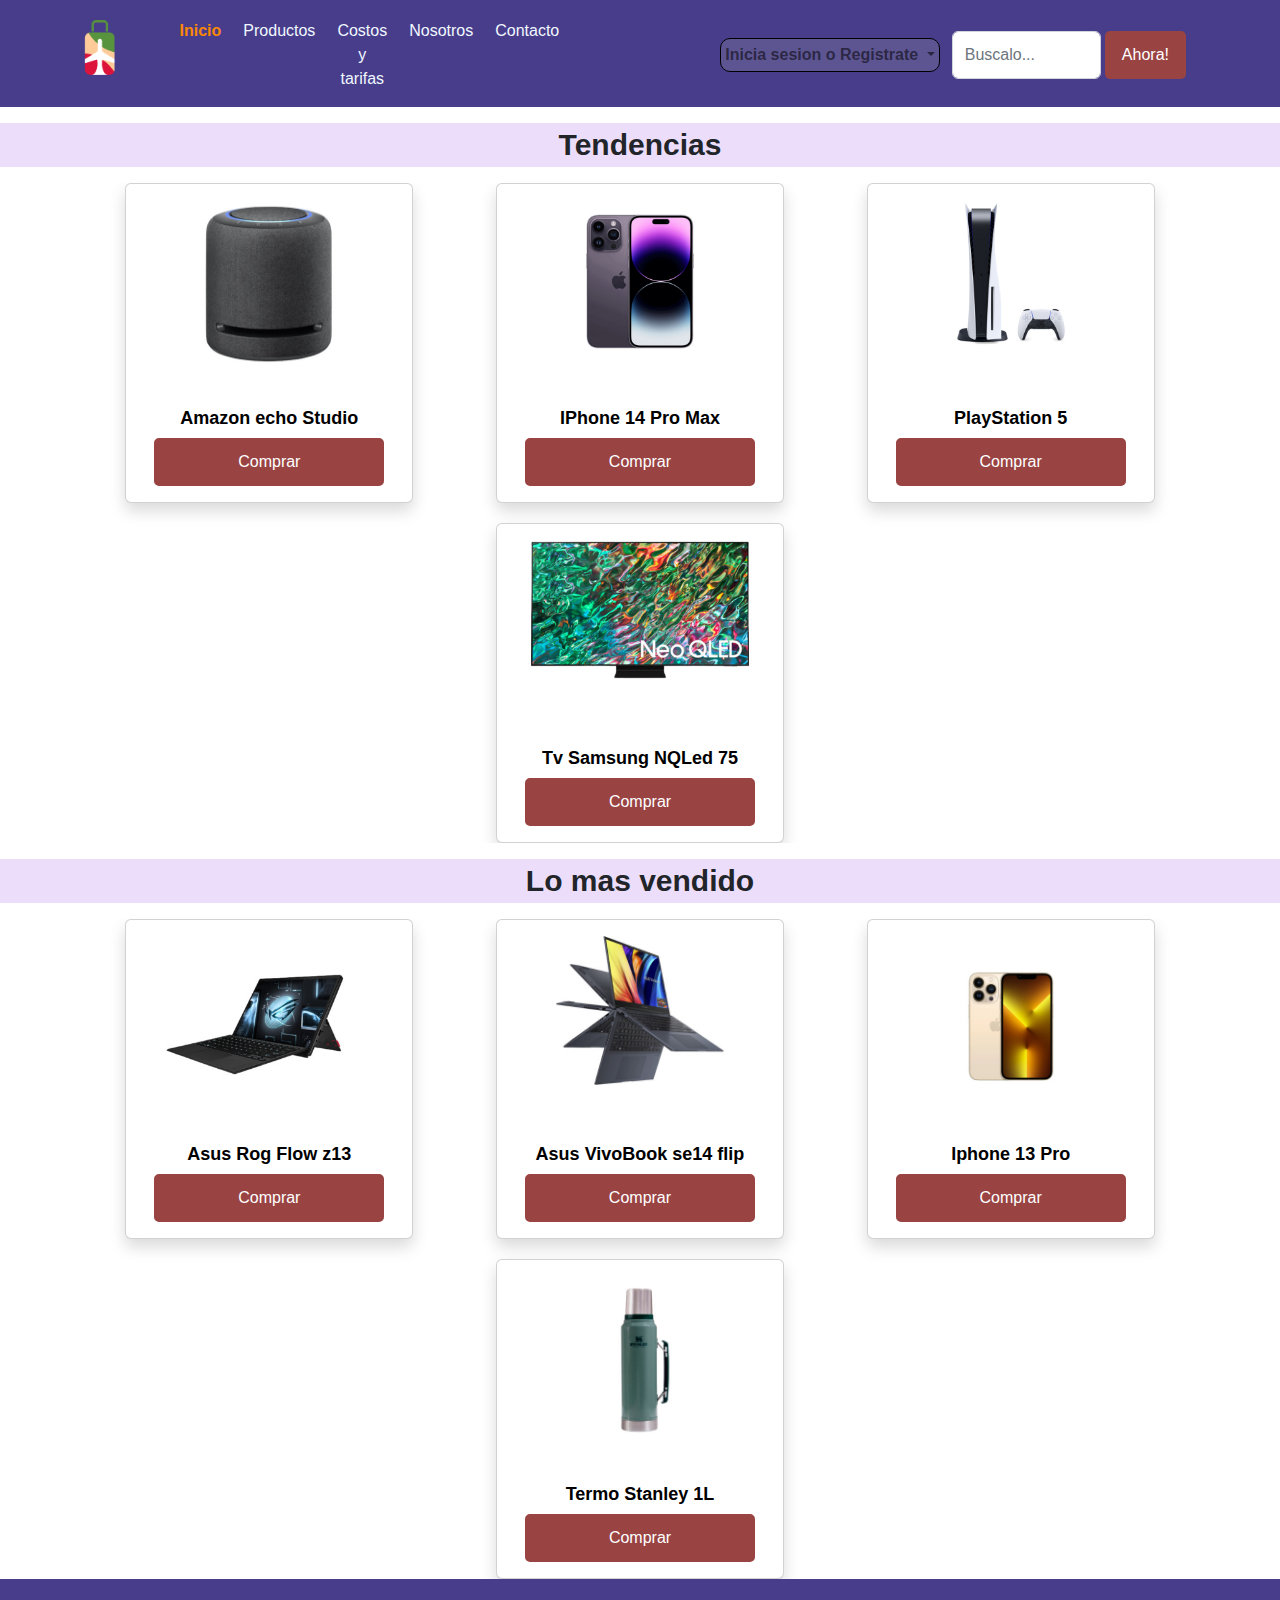
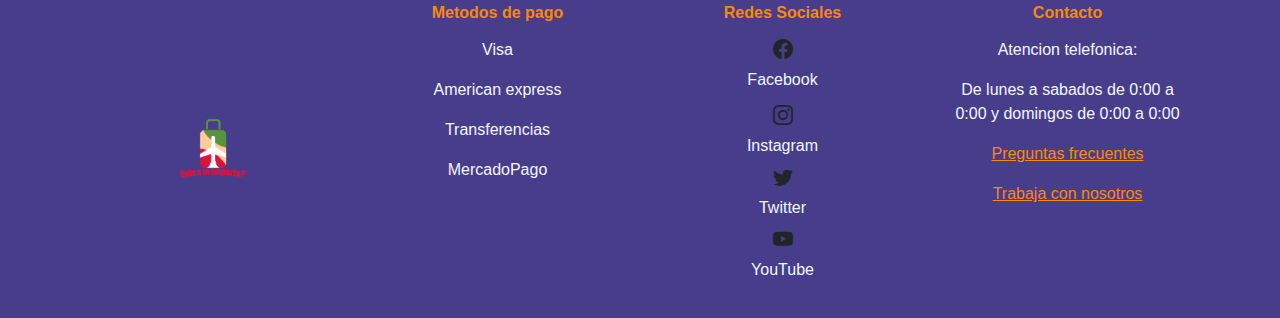
==== commit 0f3ff20b: "actualizacion" ====
--- a/index.html
+++ b/index.html
@@ -19,17 +19,19 @@
     <!-- NAV-BAR -->
     <header class="navbar navbar-expand-lg">
         <div class="container">
-            <h1 class="navbar-brand" href="./index.html"><img src="./assets/img/logo.png" alt="" class="w-100"></h1>
+            <h1 class="navbar-brand" href="./index.html"><img src="./assets/img/logo1.png" alt="" class="w-50">
+            </h1>
             <button class="navbar-toggler" type="button" data-bs-toggle="collapse"
-                data-bs-target="#navbarSupportedContent" aria-controls="navbarSupportedContent" aria-expanded="false"
-                aria-label="Toggle navigation">
+                data-bs-target="#navbarSupportedContent" aria-controls="navbarSupportedContent"
+                aria-expanded="false" aria-label="Toggle navigation">
                 <span class="navbar-toggler-icon"></span>
             </button>
             <nav class="container collapse navbar-collapse" id="navbarSupportedContent">
                 <ul class="container navbar-nav me-auto mb-2 mb-lg-0 justify-content-center align-content-center">
 
                     <li class="navbar-item">
-                        <a class="nav-link color-secciones active" aria-current="page" href="./index.html">Inicio</a>
+                        <a class="nav-link color-secciones active" aria-current="page"
+                            href="./index.html">Inicio</a>
                     </li>
                     <li class="navbar-item ">
                         <a class="nav-link color-secciones" href="./pages/productos.html">Productos</a>
@@ -46,7 +48,7 @@
 
                     <div class="login">
                         <li class="nav-item dropdown" id="menu__desplegable">
-                            <a class="nav-link dropdown-toggle" href="#" role="button" data-bs-toggle="dropdown"
+                            <a class="nav-link dropdown-toggle p-1" href="#" role="button" data-bs-toggle="dropdown"
                                 aria-expanded="false">
                                 Inicia sesion o Registrate
                             </a>
@@ -67,6 +69,7 @@
             </nav>
         </div>
     </header>
+
     <main class="mainIndex">
 
         <!-- PORTADA -->
@@ -91,8 +94,8 @@
                         </div>
                     </div>
                     <div class="container card shadow" id="tarjeta" style="width: 18rem; height: 20rem;">
-                        <img src="./assets/img/ps5.jpg" id="tarjeta__img" style="max-width: 150px" class="card-img-top mx-auto p-3 w-100"
-                            alt="...">
+                        <img src="./assets/img/ps5.jpg" id="tarjeta__img" style="max-width: 150px"
+                            class="card-img-top mx-auto p-3 w-100" alt="...">
                         <div class="card-body">
                             <h3 class="card-title text-center text-black">PlayStation 5</h3>
                             <a href="#" class="btn btn-primary" id="btn__comprar">Comprar</a>
@@ -113,16 +116,16 @@
             <section class="container">
                 <div class="container slider">
                     <div class="container card shadow" id="tarjeta" style="width: 18rem; height: 20rem;">
-                        <img src="./assets/img/mas-vendido/asus-rog-flow-z13.jpg" id="tarjeta__img" style="max-width: 250px"
-                            class="card-img-top mx-auto p-3 w-100" alt="...">
+                        <img src="./assets/img/mas-vendido/asus-rog-flow-z13.jpg" id="tarjeta__img"
+                            style="max-width: 250px" class="card-img-top mx-auto p-3 w-100" alt="...">
                         <div class="card-body">
                             <h3 class="card-title text-center text-black">Asus Rog Flow z13</h3>
                             <a href="#" class="btn btn-primary" id="btn__comprar">Comprar</a>
                         </div>
                     </div>
                     <div class="container card shadow" id="tarjeta" style="width: 18rem; height: 20rem;">
-                        <img src="./assets/img/mas-vendido/asus-vivobook-se14-flip.jpg" id="tarjeta__img" style="max-width: 200px"
-                            class="card-img-top mx-auto p-3 w-100" alt="...">
+                        <img src="./assets/img/mas-vendido/asus-vivobook-se14-flip.jpg" id="tarjeta__img"
+                            style="max-width: 200px" class="card-img-top mx-auto p-3 w-100" alt="...">
                         <div class="card-body">
                             <h3 class="card-title text-center text-black">Asus VivoBook se14 flip</h3>
                             <a href="#" class="btn btn-primary" id="btn__comprar">Comprar</a>
@@ -150,53 +153,72 @@
     </main>
 
     <!-- FOOTER -->
-    <footer class="container-fluid pt-5 pb-3 mt-5 mx-0">
-        <div class="container-fluid d-flex flex-row justify-content-around">
-            <div class="col-1 d-flex flex-column flex-wrap justify-content-center align-items-center">
-                <a href="./index.html" class="">
-                    <img src="./assets/img/logo1.png" alt="" class="" width="64" height="96">
+    <footer class="container-fluid">
+        <div class="container">
+            <div class="row py-3">
+                <div class="d-flex flex-column align-items-center justify-content-lg-center py-3 col-lg-3" >
+                    <img src="./assets/img/logo.png" alt="" class="w-25" >
                     <use xlink:href="#bootstrap" />
                     </img>
-                </a>
-            </div>
-
-            <div class="col-3 px-5">
-                <h4 class="seccion-footer text-center">Metodos de pago</h4>
-                <ul class="nav flex-column text-center">
-                    <li class="nav-item mb-2"><a href="#" class="nav-link p-0 text-muted">Visa</a></li>
-                    <li class="nav-item mb-2"><a href="#" class="nav-link p-0 text-muted">Mastercard</a></li>
-                    <li class="nav-item mb-2"><a href="#" class="nav-link p-0 text-muted">American express</a></li>
-                    <li class="nav-item mb-2"><a href="#" class="nav-link p-0 text-muted">Transferencias</a></li>
-                    <li class="nav-item mb-2"><a href="#" class="nav-link p-0 text-muted">MercadoPago</a></li>
-                </ul>
-            </div>
-
-            <div class="col-3 px-5">
-                <h4 class="seccion-footer text-center">Redes Sociales</h4>
-                <ul class="nav flex-column text-center">
-                    <li class="nav-item mb-2"><i class="bi bi-facebook"></i><a href="https://www.facebook.com/"
-                            class="nav-link p-0 text-muted">Facebook</a></li>
-                    <li class="nav-item mb-2"><i class="bi bi-instagram"></i><a href="https://www.instagram.com/"
-                            class="nav-link p-0 text-muted">Instagram</a></li>
-                    <li class="nav-item mb-2"><i class="bi bi-twitter"></i><a href="https://twitter.com/"
-                            class="nav-link p-0 text-muted">Twitter</a></li>
-                    <li class="nav-item mb-2"><i class="bi bi-youtube"></i><a href="https://www.youtube.com/"
-                            class="nav-link p-0 text-muted">YouTube</a></li>
-                </ul>
-            </div>
-
-            <div class="col-3 px-5">
-                <h4 class="seccion-footer text-center">Contacto</h4>
-                <ul class="nav flex-column text-center">
-                    <li class="nav-item mb-2"><a href="#" class="nav-link p-0 text-muted">Atencion telefonica:</a></li>
-                    <li class="nav-item mb-2"><a href="#" class="nav-link p-0 text-muted">De lunes a sabados de 0:00 a
-                            0:00 y domingos de 0:00 a 0:00</a></li>
-                    <li class="nav-item mb-2"><a href="#" class="nav-link p-0 text-muted">Preguntas frecuentes</a></li>
-                    <li class="nav-item mb-2"><a href="#" class="nav-link p-0 text-muted">Trabaja con nosotros</a></li>
-                </ul>
+                </div>
+
+                <div class="col-md-4 col-lg-3 pb-3">
+                    <h5 class="seccion-footer text-center p-2 m-0 color-footer">Metodos de pago</h5>
+                    <ul class="nav flex-column text-center">
+                        <li class="nav-item mb-0">
+                            <p href="#" class="color-secciones mb-0 p-2">Visa</p>
+                        </li>
+                        <li class="nav-item mb-0">
+                            <p href="#" class="color-secciones mb-0 p-2">American express</p>
+                        </li>
+                        <li class="nav-item mb-0">
+                            <p href="#" class="color-secciones mb-0 p-2">Transferencias</p>
+                        </li>
+                        <li class="nav-item mb-0">
+                            <p href="#" class="color-secciones mb-0 p-2">MercadoPago</p>
+                        </li>
+                    </ul>
+                </div>
+
+                <div class="col-md-4 col-lg-3 pb-3">
+                    <h5 class="seccion-footer text-center p-2 m-0 color-footer">Redes Sociales</h5>
+                    <ul class="nav flex-column text-center">
+                        <li class="nav-item p-1"><i class="bi bi-facebook fs-5"></i><a
+                                href="https://www.facebook.com/" class="nav-link color-secciones p-1">Facebook</a>
+                        </li>
+                        <li class="nav-item"><i class="bi bi-instagram fs-5"></i><a
+                                href="https://www.instagram.com/" class="nav-link color-secciones p-1">Instagram</a>
+                        </li>
+                        <li class="nav-item"><i class="bi bi-twitter fs-5"></i><a href="https://twitter.com/"
+                                class="nav-link color-secciones p-1">Twitter</a></li>
+                        <li class="nav-item"><i class="bi bi-youtube fs-5"></i><a href="https://www.youtube.com/"
+                                class="nav-link color-secciones p-1">YouTube</a>
+                        </li>
+                    </ul>
+                </div>
+
+                <div class="col-md-4 col-lg-3 pb-3">
+                    <h5 class="seccion-footer text-center p-2 m-0 color-footer">Contacto</h5>
+                    <ul class="nav flex-column text-center">
+                        <li class="nav-item">
+                            <p href="#" class="color-secciones mb-0 p-2">Atencion telefonica:</p>
+                        </li>
+                        <li class="nav-item">
+                            <p href="#" class="color-secciones mb-0 p-2">De lunes a sabados de 0:00
+                                a
+                                0:00 y domingos de 0:00 a 0:00</p>
+                        </li>
+                        <li class="nav-item p-2"><a href="#" class="color-footer mb-0 p-3">Preguntas
+                                frecuentes</a>
+                        </li>
+                        <li class="nav-item p-2"><a href="#" class="color-footer mb-0 p-3">Trabaja con
+                                nosotros</a>
+                        </li>
+                    </ul>
+                </div>
+
             </div>
         </div>
-        </div>
     </footer>
 
     <script src="./js/bootstrap.bundle.min.js"></script>
--- a/css/style.css
+++ b/css/style.css
@@ -2,7 +2,7 @@
     margin: 0;
     padding: 0;
     border: border-box;
-    font-family:Verdana, Geneva, Tahoma, sans-serif
+    font-family:Verdana, Tahoma, sans-serif;
 }
 
 .navbar {
@@ -40,6 +40,11 @@
 }
 
 h3 {
+    font-size: large;
+    font-weight: bold;
+}
+
+h4{
     font-size: medium;
     font-weight: bold;
 }
@@ -136,8 +141,12 @@
 
 .seccion-footer{
     font-size: medium;
-    color: aliceblue;
+    color: rgb(250, 136, 7);
     font-weight: bold;
+}
+
+.color-footer{
+    color: rgb(250, 136, 7);
 }
 
 #btn__comprar{
@@ -160,4 +169,27 @@
 
 #mail__usuario{
     color: rgba(0, 0, 0, 0.308);
-}+}
+
+@media (min-width: 376px) and (max-width: 767px) {
+    #menu__reclamo{
+        width: 50%;
+    }
+
+    .login {
+        padding-left: 0px;
+        justify-content: center;
+    }
+}
+
+@media (min-width: 768px) and (max-width: 1200px) {
+    #menu__reclamo{
+        width: 50%;
+    }
+
+    .login {
+        padding-left: 0px;
+        justify-content: center;
+    }
+
+}
